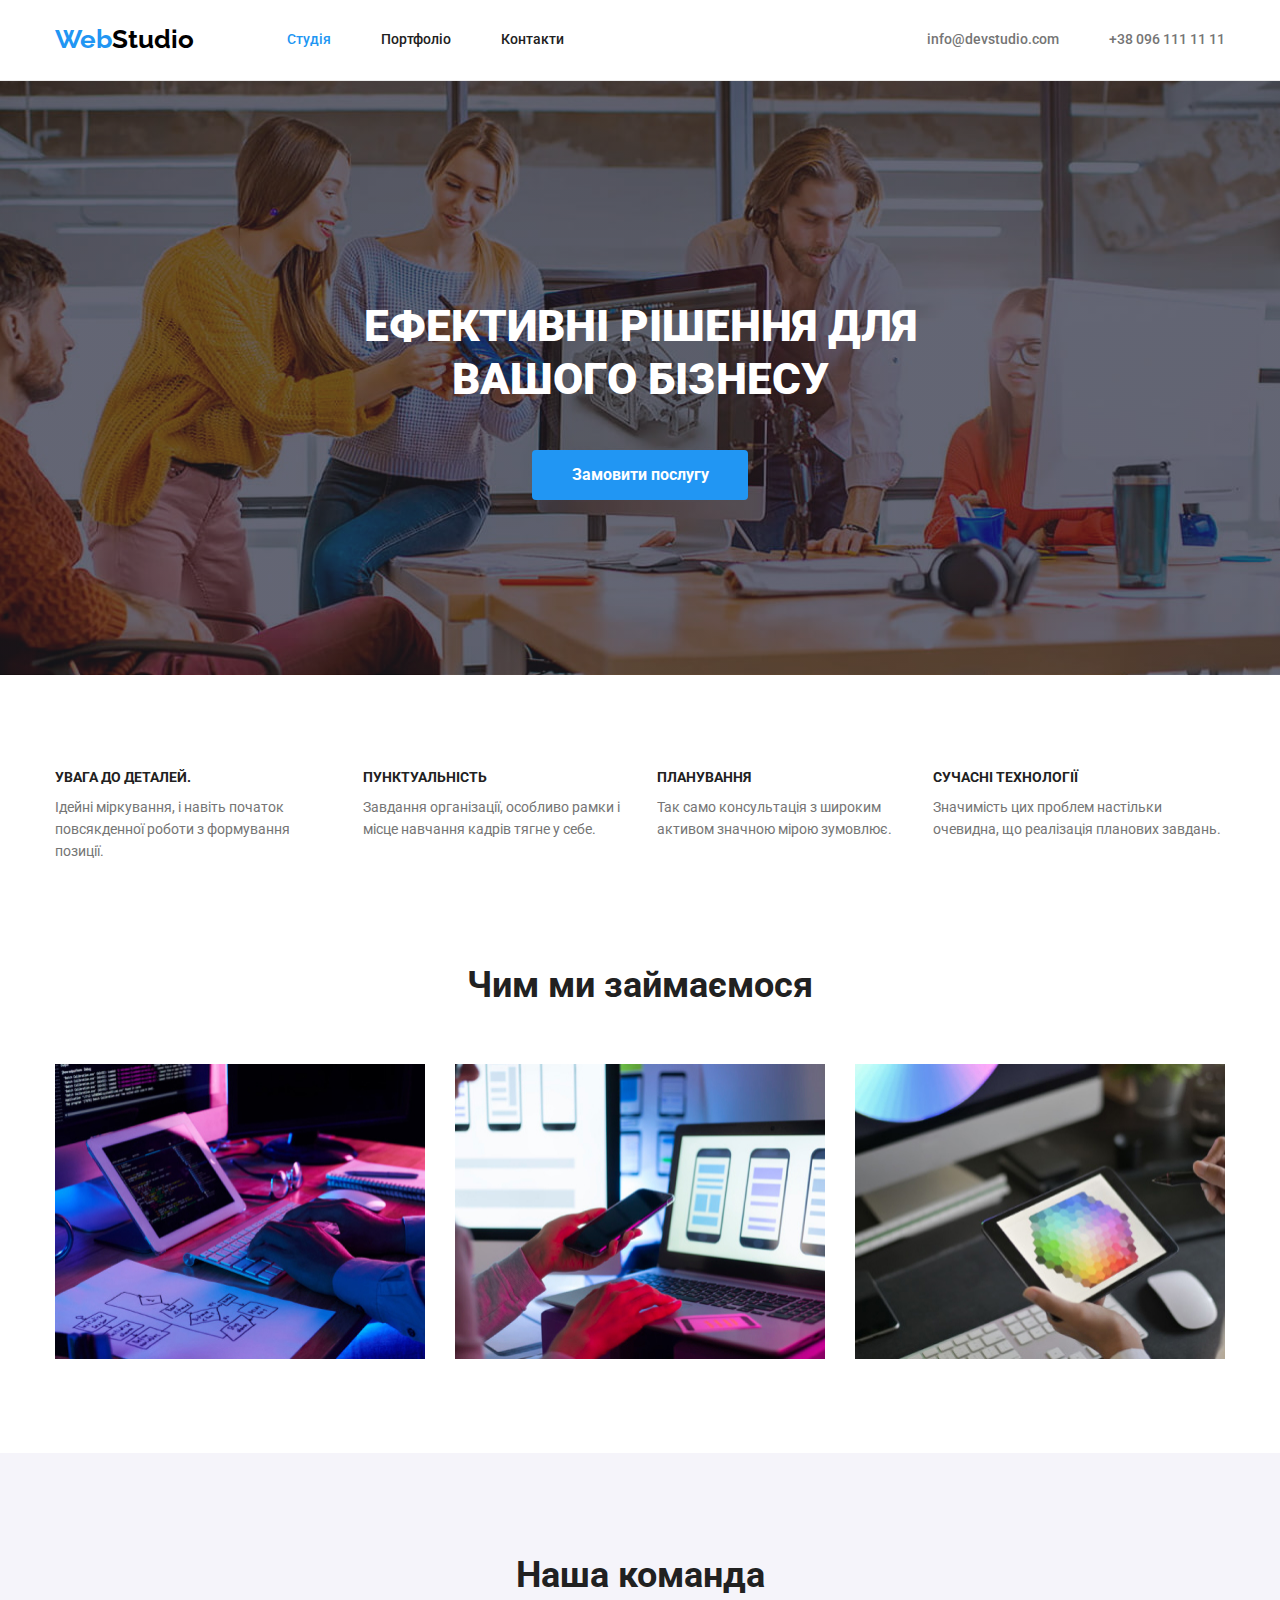
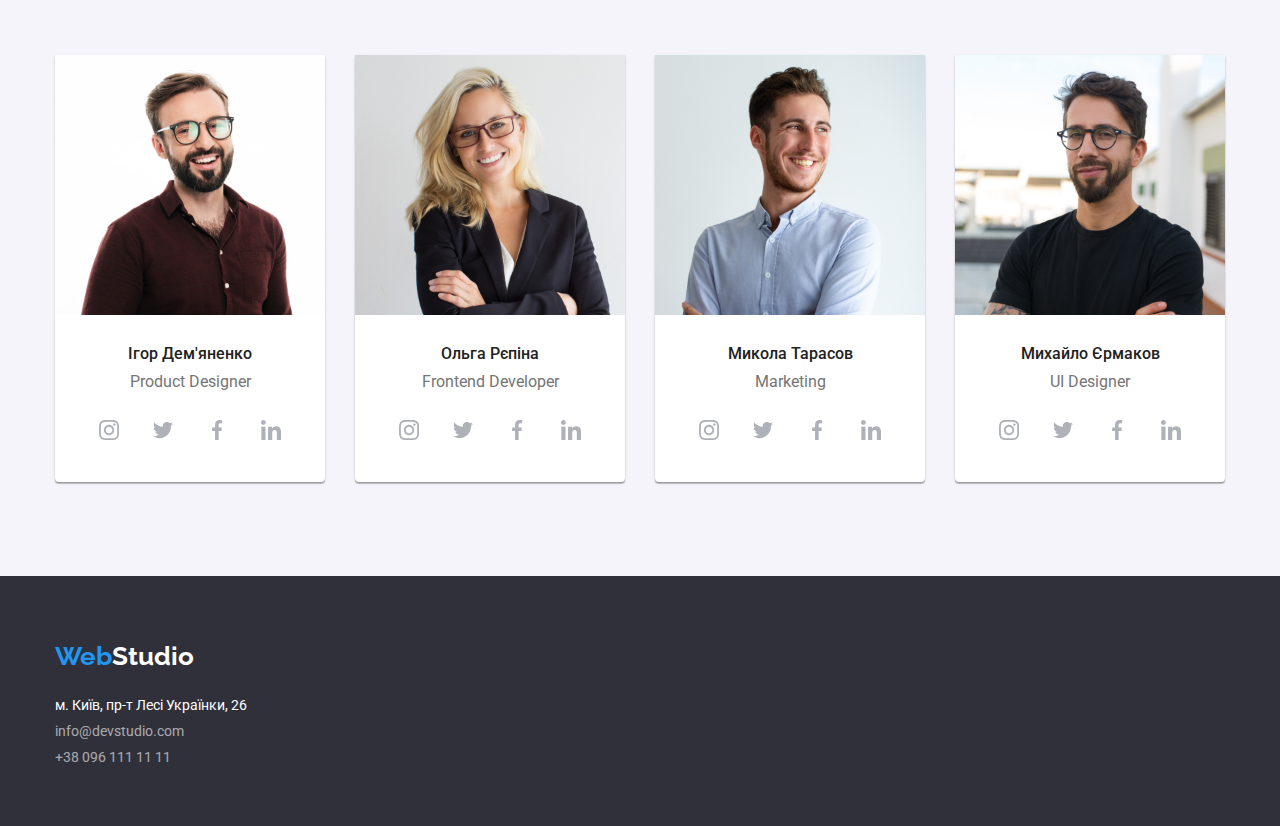
==== index.html @ c70e7fce "icons" ====
<!DOCTYPE html>
<html lang="en">

<head>
  <meta charset="UTF-8" />
  <meta http-equiv="X-UA-Compatible" content="IE=edge" />
  <meta name="viewport" content="width=device-width, initial-scale=1.0" />
  <title>Студія</title>
  <link rel="stylesheet" href="https://cdnjs.cloudflare.com/ajax/libs/modern-normalize/1.1.0/modern-normalize.css">
  <link href="https://fonts.googleapis.com/css2?family=Raleway:wght@700&family=Roboto:wght@400;500;700;900&display=swap"
    rel="stylesheet" />
  <link rel="stylesheet" href="./css/styles.css" />
</head>

<body class="page">
  <header class="header">
    <div class="container main-nav">
      <a href="/" class="logo"><span class="logo-primary">Web</span>Studio</a>
      <nav>
        <ul class="site-nav list">
          <li><a href="./index.html" class="link-backlight"> Студія</a></li>
          <li><a href="./portfolio.html" class="link">Портфоліо</a></li>
          <li><a href="#" class="link">Контакти</a></li>
        </ul>
      </nav>
      <ul class="connection-nav list">
        <li><a href="mailto:info@devstudio.com">info@devstudio.com</a></li>
        <li><a href="tel:+380961111111">+38 096 111 11 11</a></li>
      </ul>
    </div>
  </header>
  <main>
    <section class="hero">
      <h1 class="hero-title">
        <pre class="no-style"> Ефективні рішення для 
вашого бізнесу</pre>
      </h1>
      <button type="button" class="button">Замовити послугу</button>
    </section>
    <section class="section first">
      <div class="container">
        <h2 class="visually-hidden">Особливості</h2>
        <ul class="list-one">
          <li>
            <h3 class="section-minititle">УВАГА ДО ДЕТАЛЕЙ.</h3>
            <p class="section-minititle-phar">
              Ідейні міркування, і навіть початок повсякденної роботи з
              формування позиції.
            </p>
          </li>
          <li>
            <h3 class="section-minititle">ПУНКТУАЛЬНІСТЬ</h3>
            <p class="section-minititle-phar">
              Завдання організації, особливо рамки і місце навчання кадрів
              тягне у себе.
            </p>
          </li>
          <li>
            <h3 class="section-minititle">ПЛАНУВАННЯ</h3>
            <p class="section-minititle-phar">
              Так само консультація з широким активом значною мірою зумовлює.
            </p>
          </li>
          <li>
            <h3 class="section-minititle">СУЧАСНІ ТЕХНОЛОГІЇ</h3>
            <p class="section-minititle-phar-last">
              Значимість цих проблем настільки очевидна, що реалізація
              планових завдань.
            </p>
          </li>
        </ul>
      </div>
    </section>

    <section class="section">
      <div class="container">
        <h2 class="section-title works">Чим ми займаємося</h2>
        <ul class="list-photo">
          <li>
            <img src="./images/printing.jpg" width="370" height="295" alt="printing" />
          </li>
          <li>
            <img src="./images/phone.jpg" width="370" height="295" alt="phone" />
          </li>
          <li>
            <img src="./images/ipad.jpg" width="370" height="295" alt="ipad" />
          </li>
        </ul>
      </div>
    </section>

    <section class="section-team">
      <div class="container">
        <h2 class="section-title team">Наша команда</h2>
        <ul class="list-people">
          <li class="card">
            <img src="./images/ІгорДем'яненко.jpg" width="270" height="260" alt="Працівник" />

            <p class="name">Ігор Дем'яненко</p>
            <p class="position">Product Designer</p>
            <!-- іконки -->
            <ul class="icons">
              <li class="social-item"><a href="" class="svg-logo">
                  <svg class="social-icon" width="20" height="20">
                    <use href="./images/icons.svg#icon-instagram"></use>
                  </svg>
                </a></li>
              <li class="social-item"><a href="" class="svg-logo"><svg class="social-icon" width="20" height="20">
                    <use href="./images/icons.svg#icon-twitter"></use>
                  </svg></a></li>
              <li class="social-item"><a href="" class="svg-logo"><svg class="social-icon" width="20" height="20">
                    <use href="./images/icons.svg#icon-facebook"></use>
                  </svg></a></li>
              <li class="social-item"><a href="" class="svg-logo"><svg class="social-icon" width="20" height="20">
                    <use href="./images/icons.svg#icon-linkedin"></use>
                  </svg></a></li>
            </ul>
          </li>

          <li class="card">
            <img src="./images/ОльгаРєпіна.jpg" width="270" height="260" alt="Працівник" />

            <p class="name">Ольга Рєпіна</p>
            <p class="position">Frontend Developer</p>
             <ul class="icons">
              <li class="social-item"><a href="" class="svg-logo">
                  <svg class="social-icon" width="20" height="20">
                    <use href="./images/icons.svg#icon-instagram"></use>
                  </svg>
                </a></li>
              <li class="social-item"><a href="" class="svg-logo"><svg class="social-icon" width="20" height="20">
                    <use href="./images/icons.svg#icon-twitter"></use>
                  </svg></a></li>
              <li class="social-item"><a href="" class="svg-logo"><svg class="social-icon" width="20" height="20">
                    <use href="./images/icons.svg#icon-facebook"></use>
                  </svg></a></li>
              <li class="social-item"><a href="" class="svg-logo"><svg class="social-icon" width="20" height="20">
                    <use href="./images/icons.svg#icon-linkedin"></use>
                  </svg></a></li>
            </ul>
          </li>

          <li class="card">
            <img src="./images/МиколаТарасов.jpg" width="270" height="260" alt="Працівник" />

            <p class="name">Микола Тарасов</p>
            <p class="position">Marketing</p>
             <ul class="icons">
              <li class="social-item"><a href="" class="svg-logo">
                  <svg class="social-icon" width="20" height="20">
                    <use href="./images/icons.svg#icon-instagram"></use>
                  </svg>
                </a></li>
              <li class="social-item"><a href="" class="svg-logo"><svg class="social-icon" width="20" height="20">
                    <use href="./images/icons.svg#icon-twitter"></use>
                  </svg></a></li>
              <li class="social-item"><a href="" class="svg-logo"><svg class="social-icon" width="20" height="20">
                    <use href="./images/icons.svg#icon-facebook"></use>
                  </svg></a></li>
              <li class="social-item"><a href="" class="svg-logo"><svg class="social-icon" width="20" height="20">
                    <use href="./images/icons.svg#icon-linkedin"></use>
                  </svg></a></li>
            </ul>
          </li>

          <li class="card">
            <img src="./images/МихайлоЄрмаков.jpg" width="270" height="260" alt="Працівник" />

            <p class="name">Михайло Єрмаков</p>
            <p class="position">UI Designer</p>
             <ul class="icons">
              <li class="social-item"><a href="" class="svg-logo">
                  <svg class="social-icon" width="20" height="20">
                    <use href="./images/icons.svg#icon-instagram"></use>
                  </svg>
                </a></li>
              <li class="social-item"><a href="" class="svg-logo"><svg class="social-icon" width="20" height="20">
                    <use href="./images/icons.svg#icon-twitter"></use>
                  </svg></a></li>
              <li class="social-item"><a href="" class="svg-logo"><svg class="social-icon" width="20" height="20">
                    <use href="./images/icons.svg#icon-facebook"></use>
                  </svg></a></li>
              <li class="social-item"><a href="" class="svg-logo"><svg class="social-icon" width="20" height="20">
                    <use href="./images/icons.svg#icon-linkedin"></use>
                  </svg></a></li>
            </ul>
          </li>
        </ul>
      </div>
    </section>
  </main>
  <footer class="footer">
    <div class="container">
      <a href="/" class="logo-footer"><span class="logo-secondary">Web</span>Studio</a>
      <address>
        <ul class="list-adress">
          <li class="adress">
            <a href="https://goo.gl/maps/jGjZNwz8jLK7Mw756"><span class="adress"> м. Київ, пр-т Лесі Українки,
                26</span></a>
          </li>
          <li class="contacts">
            <a href="mailto:info@devstudio.com">
              <span class="contacts">info@devstudio.com</span></a>
          </li>
          <li class="numbers">
            <a href="tel:+380961111111">
              <span class="numbers">+38 096 111 11 11</span></a>
          </li>
        </ul>
        </addres>
    </div>
  </footer>
</body>

</html>
---- css/styles.css ----
h1,
h2,
h3,
h4,
h5,
p,
ul {
  margin: 0;
  padding: 0;
}

:root {
  --main-color: #ffffff;
  --secondary-color: #2196f3;
}

img {
  display: block;
}

address {
  font: inherit;
}

a {
  text-decoration: none;
}

body {
  background-color: var(--main-color);
  color: #757575;
  font-family: "Roboto", "sans-serif";
}

.list {
  list-style: none;
  margin: 0;
  padding: 0;
}

/* header */

.header {
  border-bottom: 1px solid #ececec;
  padding-top: 24px;
  padding-bottom: 25px;
}

/* logo */

.logo {
  display: inline-block;
  color: #000000;
  font-family: "Raleway", "sans-serif";
  font-weight: 700;
  font-size: 26px;
  line-height: 1.2;
  margin-right: 93px;
}

.logo:hover {
  color: var(--secondary-color);
}

.logo-primary {
  color: var(--secondary-color);
}

.main-nav {
  display: flex;
  align-items: center;
  justify-content: center;
}

/* site-nav */
.link {
  font-weight: 500;
  font-size: 14px;
  line-height: 16px;
  color: #212121;
}

.link-backlight {
  font-weight: 500;
  font-size: 14px;
  line-height: 16px;
  color: var(--secondary-color);
}

.site-nav {
  display: flex;
}

.site-nav li:not(:last-child) {
  margin-right: 50px;
}

.site-nav .list {
  color: #212121;
  font-weight: 500;
  font-size: 14px;
  line-height: 1.2;
}

.site-nav .link:hover,
.site-nav .link:focus {
  color: var(--secondary-color);
}

.connection-nav {
  display: flex;
  margin-left: auto;
}

.connection-nav li:not(:last-child) {
  margin-right: 50px;
}

.connection-nav a {
  color: #757575;
  font-weight: 500;
  font-size: 14px;
  line-height: 1.2;
}

.connection-nav a:hover,
.connection-nav a:focus {
  color: var(--secondary-color);
}

.connection-nav:hover,
.connection-nav:focus {
  color: var(--secondary-color);
}

/* hero */

.hero {
  background-color: #2f303a;
  text-align: center;
  padding-top: 175px;
  padding-bottom: 175px;
  background-image: linear-gradient(
    rgba(47, 48, 58, 0.4),
    rgba(47, 48, 58, 0.4)
    ), 
    url(../images/hero-bg.jpg);
    background-repeat: no-repeat;
    background-position: center;
}

.hero-title {
  color: var(--main-color);
  font-weight: 900;
  font-size: 44px;
  line-height: 1.2;
  text-transform: uppercase;
  margin-bottom: 30px;
  
}

pre {
  font: inherit;
}

/* main */

.visually-hidden {
  display: none;
}

.portfolio-main {
  padding-top: 94px;
  padding-bottom: 94px;
}

.button {
  font-family: "Roboto", "sans-serif";
  font-weight: 700;
  font-size: 16px;
  line-height: 1.6;
  width: 216px;
  height: 50px;
  font-family: inherit;
  background-color: var(--secondary-color);
  color: var(--main-color);
  border-radius: 4px;
  padding: 10px 32px;
  display: inline-block;
  text-align: center;
  border: 1px solid transparent;
  cursor: pointer;
}

.button-portfolio {
  font-family: "Roboto", "sans-serif";
  font-weight: 500;
  font-size: 16px;
  line-height: 1.6;
  text-align: center;
  color: #212121;
  background: #f5f4fa;
  padding: 6px 22px;
  border: transparent;
  border-radius: 4px;
  cursor: pointer;
}

.button-portfolio:hover,
.button-portfolio:focus {
  color: var(--main-color);
  background: var(--secondary-color);
  box-shadow: 0px 3px 1px rgba(0, 0, 0, 0.1), 0px 1px 2px rgba(0, 0, 0, 0.08),
    0px 2px 2px rgba(0, 0, 0, 0.12);
}

.button:hover {
  color: #000000;
}

.border-photo {
  margin-bottom: 30px;
  background: #ffffff;
}

.border-photo:hover,
.border-photo:focus {
  box-shadow: 0px 1px 1px 
  rgba(0, 0, 0, 0.12), 0px 4px 4px 
  rgba(0, 0, 0, 0.06), 1px 4px 6px 
  rgba(0, 0, 0, 0.16);
}

.border-text {
  border-bottom: 1px solid #eeeeee;
  border-right: 1px solid #eeeeee;
  border-left: 1px solid #eeeeee;
  padding: 20px 24px;
}

.list-buttons {
  list-style: none;
  display: flex;
  justify-content: center;
  margin-bottom: 34px;
}

.list-buttons li:not(:last-child) {
  margin-right: 8px;
}

.list-one {
  display: flex;
  list-style: none;
  justify-content: space-between;
}

.section {
  padding-bottom: 94px;
}

.section-title-invisible {
  visibility: hidden;
}

.section-title {
  font-weight: 700;
  font-size: 36px;
  line-height: 1.6;
  text-align: center;
  color: #212121;
}

.list-photo {
  display: flex;
  padding: 0;
  justify-content: space-between;
  list-style: none;
}

.list-posters {
  display: flex;
  flex-wrap: wrap;
  list-style: none;
  padding: 0;
  justify-content: space-between;
}

.list-people {
  display: flex;
  padding: 0;
  justify-content: space-between;
  list-style: none;
}

.section-minititle {
  color: #212121;
  font-weight: 700;
  font-size: 14px;
  line-height: 1.2;
  text-transform: uppercase;
  margin-top: 0;
  margin-bottom: 10px;
}

.section-minititle-phar {
  margin: 0;
  margin-right: 30px;
  font-family: "Roboto";
  font-weight: 400;
  font-size: 14px;
  line-height: 1.6;
  color: #757575;
}

.section-minititle-phar-last {
  margin-right: 0px;
  font-family: "Roboto";
  font-weight: 400;
  font-size: 14px;
  line-height: 1.6;
  color: #757575;
}

.works {
  margin-bottom: 50px;
}

.first {
  padding-top: 94px;
  padding-bottom: 94px;
}

.team {
  margin-bottom: 50px;
}

.name {
  color: #212121;
  font-weight: 500;
  font-size: 16px;
  line-height: 1, 3px;
  margin-bottom: 10px;
  margin-top: 30px;
  text-align: center;
}

.position {
  margin: 0;
  text-align: center;
}

.card {
  background-color: #ffffff;
  box-shadow: 0px 1px 3px rgba(0, 0, 0, 0.12), 0px 1px 1px rgba(0, 0, 0, 0.14),
    0px 2px 1px rgba(0, 0, 0, 0.2);
  border-radius: 0px 0px 4px 4px;
}

.icons {
display: flex;
list-style: none;
justify-content: center;
margin-top: 16px;
margin-bottom: 30px;
}

.social-item {
  width: 44px;
  height: 44px;
  margin-right: 10px;
}

.social-item:last-child {
  margin-right: 0;
}

.svg-logo:hover {
  background-color: #2196f3;
}

.social-icon {
  fill: #AFB1B8;;
}

.svg-logo:hover .social-icon{
  fill: #ffffff;
}

.svg-logo {
  width: 100%;
  height: 100%;
  display: flex;
  align-items: center;
  justify-content: center;
  border-radius: 50%;
}

.section-team {
  background-color: #f5f4fa;
  padding-top: 94px;
  padding-bottom: 94px;
}

.title-portfolio {
  font-weight: 700;
  font-size: 18px;
  line-height: 1.2;
  color: #212121;
  margin-bottom: 4px;
}

.description {
  font-weight: 400;
  font-size: 16px;
  line-height: 30px;
  color: #757575;
}

/* footer */
.footer {
  background-color: #2f303a;
  padding-top: 60px;
  padding-bottom: 60px;
}

.logo-footer {
  font-family: "Raleway", "sans-serif";
  font-weight: 700;
  font-size: 26px;
  line-height: 1.6;
  color: var(--main-color);
  margin-bottom: 20px;
  display: inline-block;
}

.logo-secondary {
  font-family: "Raleway", "sans-serif";
  font-weight: 700;
  font-size: 26px;
  line-height: 1.6;
  color: var(--secondary-color);
}

.list-adress {
  display: inline-block;
  list-style: none;
  padding: 0;
}

.adress {
  font-family: "Roboto", "sans-serif";
  font-weight: 400;
  font-size: 14px;
  line-height: 1.2;
  color: var(--main-color);
  margin-bottom: 9px;
}

.contacts {
  font-family: "Roboto", "sans-serif";
  font-weight: 400;
  font-size: 14px;
  line-height: 1.2;
  color: rgba(255, 255, 255, 0.6);
  margin-bottom: 9px;
}

.numbers {
  font-family: "Roboto", "sans-serif";
  font-weight: 400;
  font-size: 14px;
  line-height: 1.2;
  color: rgba(255, 255, 255, 0.6);
}

/* Блоки */

.container {
  margin-left: auto;
  margin-right: auto;
  width: 1200px;
  padding-left: 15px;
  padding-right: 15px;
}

/* бекграунд #FFFFFF */
/* колір 1 секції з заголовком #2F303A */
/* колір секції наша команда #F5F4FA */
/* основний колір тексту #757575 */
/* колір підзаголовків #212121 */
/* фоновий колір тексту і кнопок #2196F3 */
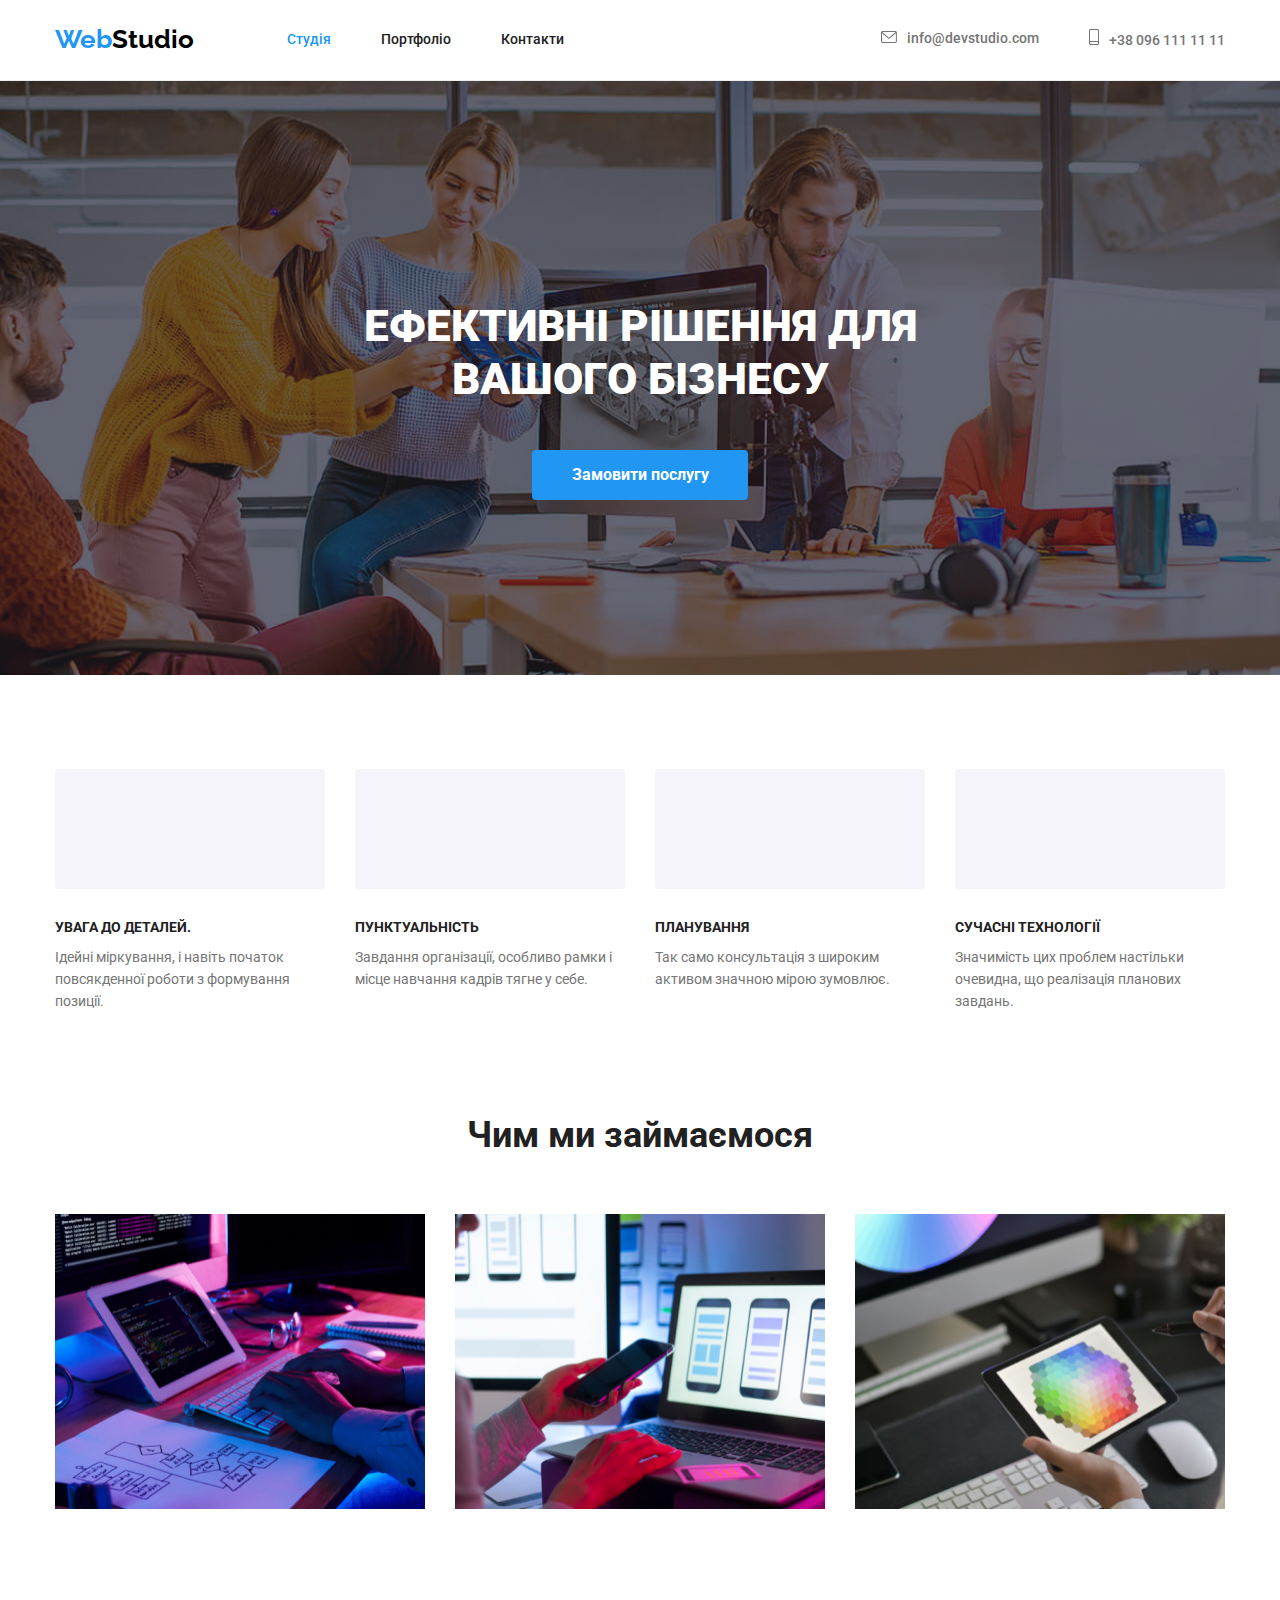
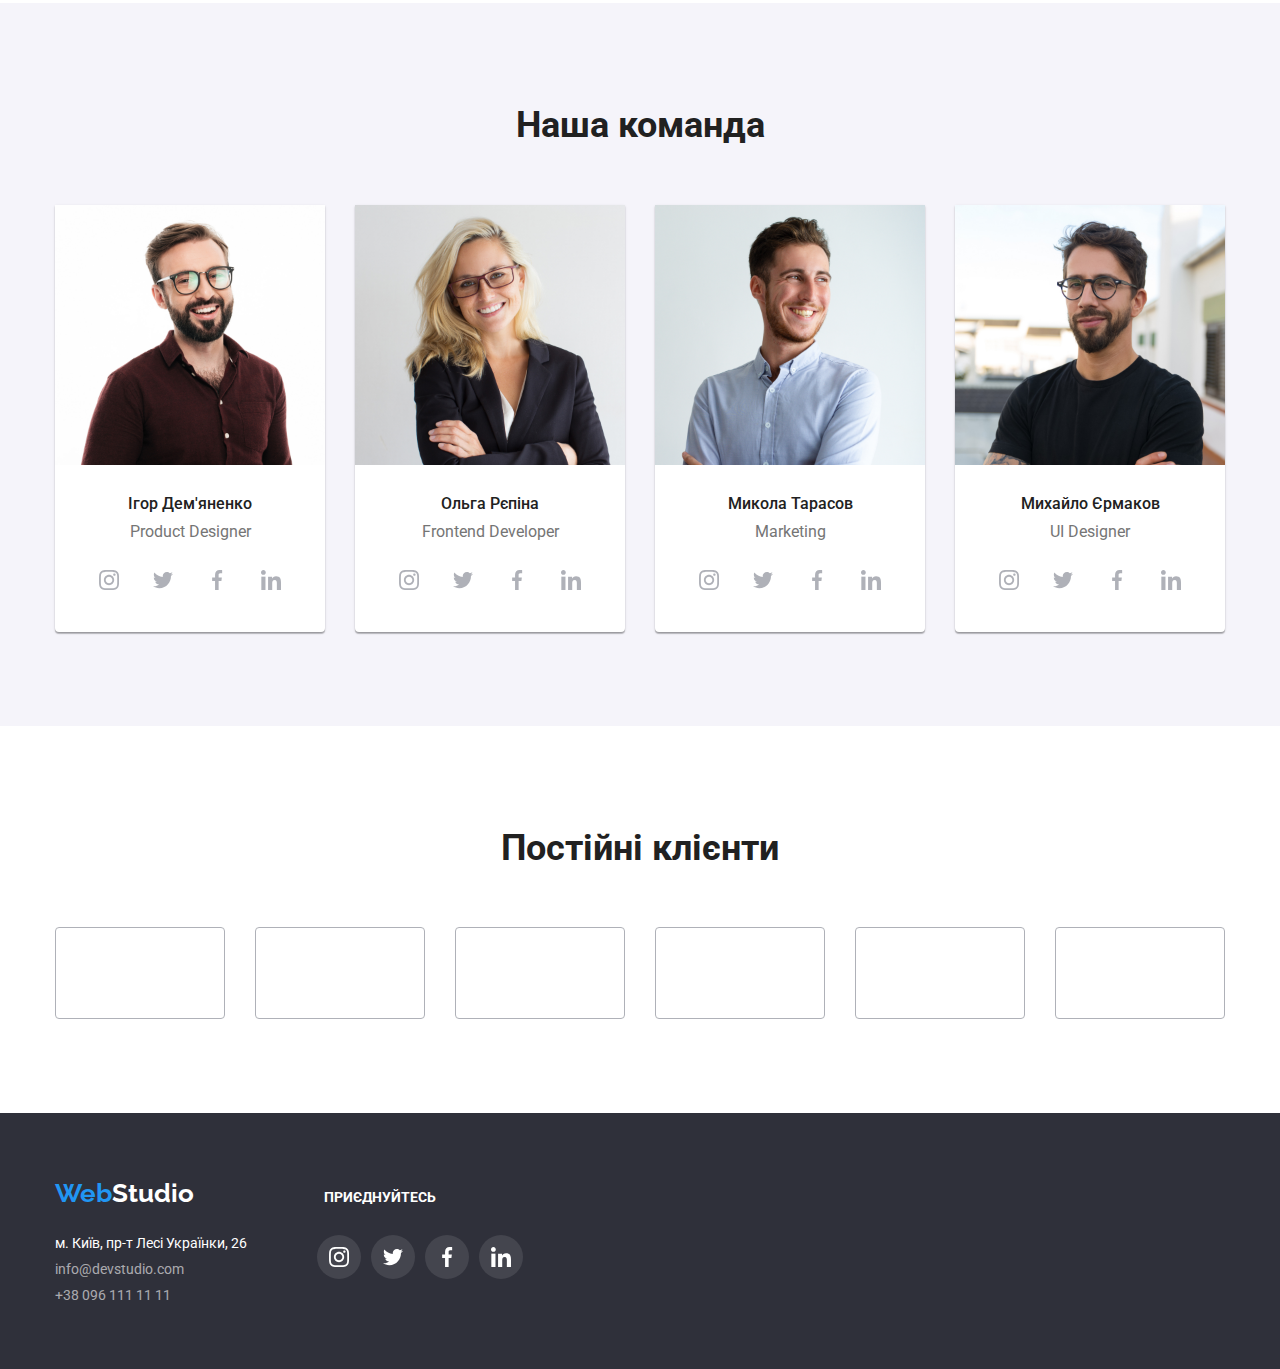
==== commit bd665c22: "Модуль 4" ====
--- a/index.html
+++ b/index.html
@@ -24,8 +24,14 @@
         </ul>
       </nav>
       <ul class="connection-nav list">
-        <li><a href="mailto:info@devstudio.com">info@devstudio.com</a></li>
-        <li><a href="tel:+380961111111">+38 096 111 11 11</a></li>
+        <li class="mailtel-item"><a href="mailto:info@devstudio.com" class="svg-header"><svg class="header-icon"
+              width="16" height="12">
+              <use href="./images/icons-mailtel.svg#icon-envelope"></use>
+            </svg>info@devstudio.com</a></li>
+        <li class="mailtel-item"><a href="tel:+380961111111" class="svg-header"><svg class="header-icon" width="10"
+              height="16">
+              <use href="./images/icons-mailtel.svg#icon-smartphone"></use>
+            </svg>+38 096 111 11 11</a></li>
       </ul>
     </div>
   </header>
@@ -42,6 +48,13 @@
         <h2 class="visually-hidden">Особливості</h2>
         <ul class="list-one">
           <li>
+            <div class="box-svg">
+              <a href="" class="box-link">
+                <svg class="box-icon" width="70" height="70">
+                  <use href="./images/icons-section1.svg#icon-Group"></use>
+                </svg>
+              </a>
+            </div>
             <h3 class="section-minititle">УВАГА ДО ДЕТАЛЕЙ.</h3>
             <p class="section-minititle-phar">
               Ідейні міркування, і навіть початок повсякденної роботи з
@@ -49,6 +62,13 @@
             </p>
           </li>
           <li>
+            <div class="box-svg">
+              <a href="" class="box-link">
+                <svg class="box-icon" width="70" height="70">
+                  <use href="./images/icons-section1.svg#icon-clock"></use>
+                </svg>
+              </a>
+            </div>
             <h3 class="section-minititle">ПУНКТУАЛЬНІСТЬ</h3>
             <p class="section-minititle-phar">
               Завдання організації, особливо рамки і місце навчання кадрів
@@ -56,12 +76,26 @@
             </p>
           </li>
           <li>
+            <div class="box-svg">
+              <a href="" class="box-link">
+                <svg class="box-icon" width="70" height="70">
+                  <use href="./images/icons-section1.svg#icon-diagram"></use>
+                </svg>
+              </a>
+            </div>
             <h3 class="section-minititle">ПЛАНУВАННЯ</h3>
             <p class="section-minititle-phar">
               Так само консультація з широким активом значною мірою зумовлює.
             </p>
           </li>
           <li>
+            <div class="box-svg">
+              <a href="" class="box-link">
+                <svg class="box-icon" width="70" height="70">
+                  <use href="./images/icons-section1.svg#icon-astronaut"></use>
+                </svg>
+              </a>
+            </div>
             <h3 class="section-minititle">СУЧАСНІ ТЕХНОЛОГІЇ</h3>
             <p class="section-minititle-phar-last">
               Значимість цих проблем настільки очевидна, що реалізація
@@ -122,7 +156,7 @@
 
             <p class="name">Ольга Рєпіна</p>
             <p class="position">Frontend Developer</p>
-             <ul class="icons">
+            <ul class="icons">
               <li class="social-item"><a href="" class="svg-logo">
                   <svg class="social-icon" width="20" height="20">
                     <use href="./images/icons.svg#icon-instagram"></use>
@@ -145,7 +179,7 @@
 
             <p class="name">Микола Тарасов</p>
             <p class="position">Marketing</p>
-             <ul class="icons">
+            <ul class="icons">
               <li class="social-item"><a href="" class="svg-logo">
                   <svg class="social-icon" width="20" height="20">
                     <use href="./images/icons.svg#icon-instagram"></use>
@@ -168,45 +202,95 @@
 
             <p class="name">Михайло Єрмаков</p>
             <p class="position">UI Designer</p>
-             <ul class="icons">
-              <li class="social-item"><a href="" class="svg-logo">
-                  <svg class="social-icon" width="20" height="20">
-                    <use href="./images/icons.svg#icon-instagram"></use>
-                  </svg>
-                </a></li>
-              <li class="social-item"><a href="" class="svg-logo"><svg class="social-icon" width="20" height="20">
-                    <use href="./images/icons.svg#icon-twitter"></use>
-                  </svg></a></li>
-              <li class="social-item"><a href="" class="svg-logo"><svg class="social-icon" width="20" height="20">
-                    <use href="./images/icons.svg#icon-facebook"></use>
-                  </svg></a></li>
-              <li class="social-item"><a href="" class="svg-logo"><svg class="social-icon" width="20" height="20">
-                    <use href="./images/icons.svg#icon-linkedin"></use>
-                  </svg></a></li>
-            </ul>
-          </li>
-        </ul>
+            <ul class="icons">
+              <li class="social-item"><a href="" class="svg-logo">
+                  <svg class="social-icon" width="20" height="20">
+                    <use href="./images/icons.svg#icon-instagram"></use>
+                  </svg>
+                </a></li>
+              <li class="social-item"><a href="" class="svg-logo"><svg class="social-icon" width="20" height="20">
+                    <use href="./images/icons.svg#icon-twitter"></use>
+                  </svg></a></li>
+              <li class="social-item"><a href="" class="svg-logo"><svg class="social-icon" width="20" height="20">
+                    <use href="./images/icons.svg#icon-facebook"></use>
+                  </svg></a></li>
+              <li class="social-item"><a href="" class="svg-logo"><svg class="social-icon" width="20" height="20">
+                    <use href="./images/icons.svg#icon-linkedin"></use>
+                  </svg></a></li>
+            </ul>
+          </li>
+        </ul>
+      </div>
+    </section>
+    <section class="clients">
+      <div class="container">
+        <h1 class="section-title clients-title">Постійні клієнти</h1>
+        <ul class="clients-list">
+          <li class="clients-item"><a href="" class="clients-link"><svg class="clients-icons" width="106" height="60">
+                <use href="./images/icons-clients.svg#icon-Logo-1"></use>
+              </svg></a></li>
+          <li class="clients-item"><a href="" class="clients-link"><svg class="clients-icons" width="106" height="60">
+                <use href="./images/icons-clients.svg#icon-Logo-2"></use>
+              </svg></a></li>
+          <li class="clients-item"><a href="" class="clients-link"><svg class="clients-icons" width="106" height="60">
+                <use href="./images/icons-clients.svg#icon-Logo-3"></use>
+              </svg></a></li>
+          <li class="clients-item"><a href="" class="clients-link"><svg class="clients-icons" width="106" height="60">
+                <use href="./images/icons-clients.svg#icon-Logo-4"></use>
+              </svg></a></li>
+          <li class="clients-item"><a href="" class="clients-link"><svg class="clients-icons" width="106" height="60">
+                <use href="./images/icons-clients.svg#icon-Logo-5"></use>
+              </svg></a></li>
+          <li class="clients-item"><a href="" class="clients-link"><svg class="clients-icons" width="106" height="60">
+                <use href="./images/icons-clients.svg#icon-Logo-6"></use>
+              </svg></a></li>
+        </ul>
+
       </div>
     </section>
   </main>
   <footer class="footer">
     <div class="container">
-      <a href="/" class="logo-footer"><span class="logo-secondary">Web</span>Studio</a>
+      <div class="footer-head">
+        <a href="/" class="logo-footer"><span class="logo-secondary">Web</span>Studio</a>
+        <p class="invite">ПРИЄДНУЙТЕСЬ</p>
+      </div>
       <address>
-        <ul class="list-adress">
-          <li class="adress">
-            <a href="https://goo.gl/maps/jGjZNwz8jLK7Mw756"><span class="adress"> м. Київ, пр-т Лесі Українки,
-                26</span></a>
-          </li>
-          <li class="contacts">
-            <a href="mailto:info@devstudio.com">
-              <span class="contacts">info@devstudio.com</span></a>
-          </li>
-          <li class="numbers">
-            <a href="tel:+380961111111">
-              <span class="numbers">+38 096 111 11 11</span></a>
-          </li>
-        </ul>
+        <div class="footer-info">
+          <ul class="list-adress">
+            <li class="adress">
+              <a href="https://goo.gl/maps/jGjZNwz8jLK7Mw756"><span class="adress"> м. Київ, пр-т Лесі Українки,
+                  26</span></a>
+            </li>
+            <li class="contacts">
+              <a href="mailto:info@devstudio.com">
+                <span class="contacts">info@devstudio.com</span></a>
+            </li>
+            <li class="numbers">
+              <a href="tel:+380961111111">
+                <span class="numbers">+38 096 111 11 11</span></a>
+            </li>
+          </ul>
+          <ul class="icons footer-icons">
+            <li class="social-item"><a href="" class="svg-logo svg-footer">
+                <svg class="social-icon footer-icon" width="20" height="20">
+                  <use href="./images/icons.svg#icon-instagram"></use>
+                </svg>
+              </a></li>
+            <li class="social-item"><a href="" class="svg-logo svg-footer"><svg class="social-icon footer-icon"
+                  width="20" height="20">
+                  <use href="./images/icons.svg#icon-twitter"></use>
+                </svg></a></li>
+            <li class="social-item"><a href="" class="svg-logo svg-footer"><svg class="social-icon footer-icon"
+                  width="20" height="20">
+                  <use href="./images/icons.svg#icon-facebook"></use>
+                </svg></a></li>
+            <li class="social-item"><a href="" class="svg-logo svg-footer"><svg class="social-icon footer-icon"
+                  width="20" height="20">
+                  <use href="./images/icons.svg#icon-linkedin"></use>
+                </svg></a></li>
+          </ul>
+        </div>
         </addres>
     </div>
   </footer>
--- a/css/styles.css
+++ b/css/styles.css
@@ -46,6 +46,15 @@
   padding-bottom: 25px;
 }
 
+.svg-header:hover .header-icon {
+  fill: #2196f3;
+}
+
+.header-icon {
+  fill: #757575;
+  margin-right: 10px;
+}
+
 /* logo */
 
 .logo {
@@ -70,6 +79,10 @@
   display: flex;
   align-items: center;
   justify-content: center;
+}
+
+.tel-head::before {
+  content: "";
 }
 
 /* site-nav */
@@ -141,12 +154,12 @@
   padding-top: 175px;
   padding-bottom: 175px;
   background-image: linear-gradient(
-    rgba(47, 48, 58, 0.4),
-    rgba(47, 48, 58, 0.4)
-    ), 
+      rgba(47, 48, 58, 0.4),
+      rgba(47, 48, 58, 0.4)
+    ),
     url(../images/hero-bg.jpg);
-    background-repeat: no-repeat;
-    background-position: center;
+  background-repeat: no-repeat;
+  background-position: center;
 }
 
 .hero-title {
@@ -156,7 +169,6 @@
   line-height: 1.2;
   text-transform: uppercase;
   margin-bottom: 30px;
-  
 }
 
 pre {
@@ -167,6 +179,34 @@
 
 .visually-hidden {
   display: none;
+}
+
+.box-svg {
+  width: 270px;
+  height: 120px;
+  margin-bottom: 30px;
+  background: #f5f4fa;
+  border-radius: 4px;
+  margin-right: 30px;
+}
+
+.box-svg:last-child {
+  margin-right: 0;
+}
+
+.box-link {
+  width: 100%;
+  height: 100%;
+  display: flex;
+  align-items: center;
+  justify-content: center;
+  border-radius: 50%;
+}
+
+.test {
+  display: inline-block;
+  justify-content: center;
+  align-items: center;
 }
 
 .portfolio-main {
@@ -225,10 +265,8 @@
 
 .border-photo:hover,
 .border-photo:focus {
-  box-shadow: 0px 1px 1px 
-  rgba(0, 0, 0, 0.12), 0px 4px 4px 
-  rgba(0, 0, 0, 0.06), 1px 4px 6px 
-  rgba(0, 0, 0, 0.16);
+  box-shadow: 0px 1px 1px rgba(0, 0, 0, 0.12), 0px 4px 4px rgba(0, 0, 0, 0.06),
+    1px 4px 6px rgba(0, 0, 0, 0.16);
 }
 
 .border-text {
@@ -320,6 +358,7 @@
   font-size: 14px;
   line-height: 1.6;
   color: #757575;
+  width: 270px;
 }
 
 .works {
@@ -358,11 +397,11 @@
 }
 
 .icons {
-display: flex;
-list-style: none;
-justify-content: center;
-margin-top: 16px;
-margin-bottom: 30px;
+  display: flex;
+  list-style: none;
+  justify-content: center;
+  margin-top: 16px;
+  margin-bottom: 30px;
 }
 
 .social-item {
@@ -380,10 +419,10 @@
 }
 
 .social-icon {
-  fill: #AFB1B8;;
-}
-
-.svg-logo:hover .social-icon{
+  fill: #afb1b8;
+}
+
+.svg-logo:hover .social-icon {
   fill: #ffffff;
 }
 
@@ -417,6 +456,52 @@
   color: #757575;
 }
 
+/* clients-section */
+.clients {
+  padding-top: 94px;
+  padding-bottom: 94px;
+}
+
+.clients-list {
+  list-style: none;
+  display: flex;
+  justify-content: center;
+  margin-top: 50px;
+}
+
+.clients-item {
+  width: 170px;
+  height: 92px;
+  margin-right: 30px;
+}
+
+
+.clients-link {
+  width: 100%;
+  height: 100%;
+  display: flex;
+  align-items: center;
+  justify-content: center;
+  border: 1px solid #afb1b8;
+  border-radius: 4px;
+}
+
+.clients-item:last-child {
+  margin-right: 0;
+}
+
+.clients-icons {
+  fill: #afb1b8;
+}
+
+.clients-link:hover {
+  border: 1px solid #2196f3;
+}
+
+.clients-link:hover .clients-icons {
+  fill: #2196f3;
+}
+
 /* footer */
 .footer {
   background-color: #2f303a;
@@ -430,7 +515,6 @@
   font-size: 26px;
   line-height: 1.6;
   color: var(--main-color);
-  margin-bottom: 20px;
   display: inline-block;
 }
 
@@ -472,6 +556,41 @@
   font-size: 14px;
   line-height: 1.2;
   color: rgba(255, 255, 255, 0.6);
+}
+
+.footer-head {
+  display: flex;
+  display: inline-block;
+  margin-bottom: 20px;
+}
+
+.footer-info {
+  display: flex;
+}
+
+.footer-icon {
+  fill: #ffffff;
+}
+
+.svg-footer {
+  background: rgba(255, 255, 255, 0.1);
+}
+
+.invite {
+  font-weight: 700;
+  font-size: 14px;
+  line-height: 1.2;
+  text-transform: uppercase;
+  color: #ffffff;
+  display: inline-block;
+  margin-left: 126px;
+  margin-top: 15px;
+  height: 16px;
+}
+
+.footer-icons {
+  margin-top: 0;
+  margin-left: 70px;
 }
 
 /* Блоки */
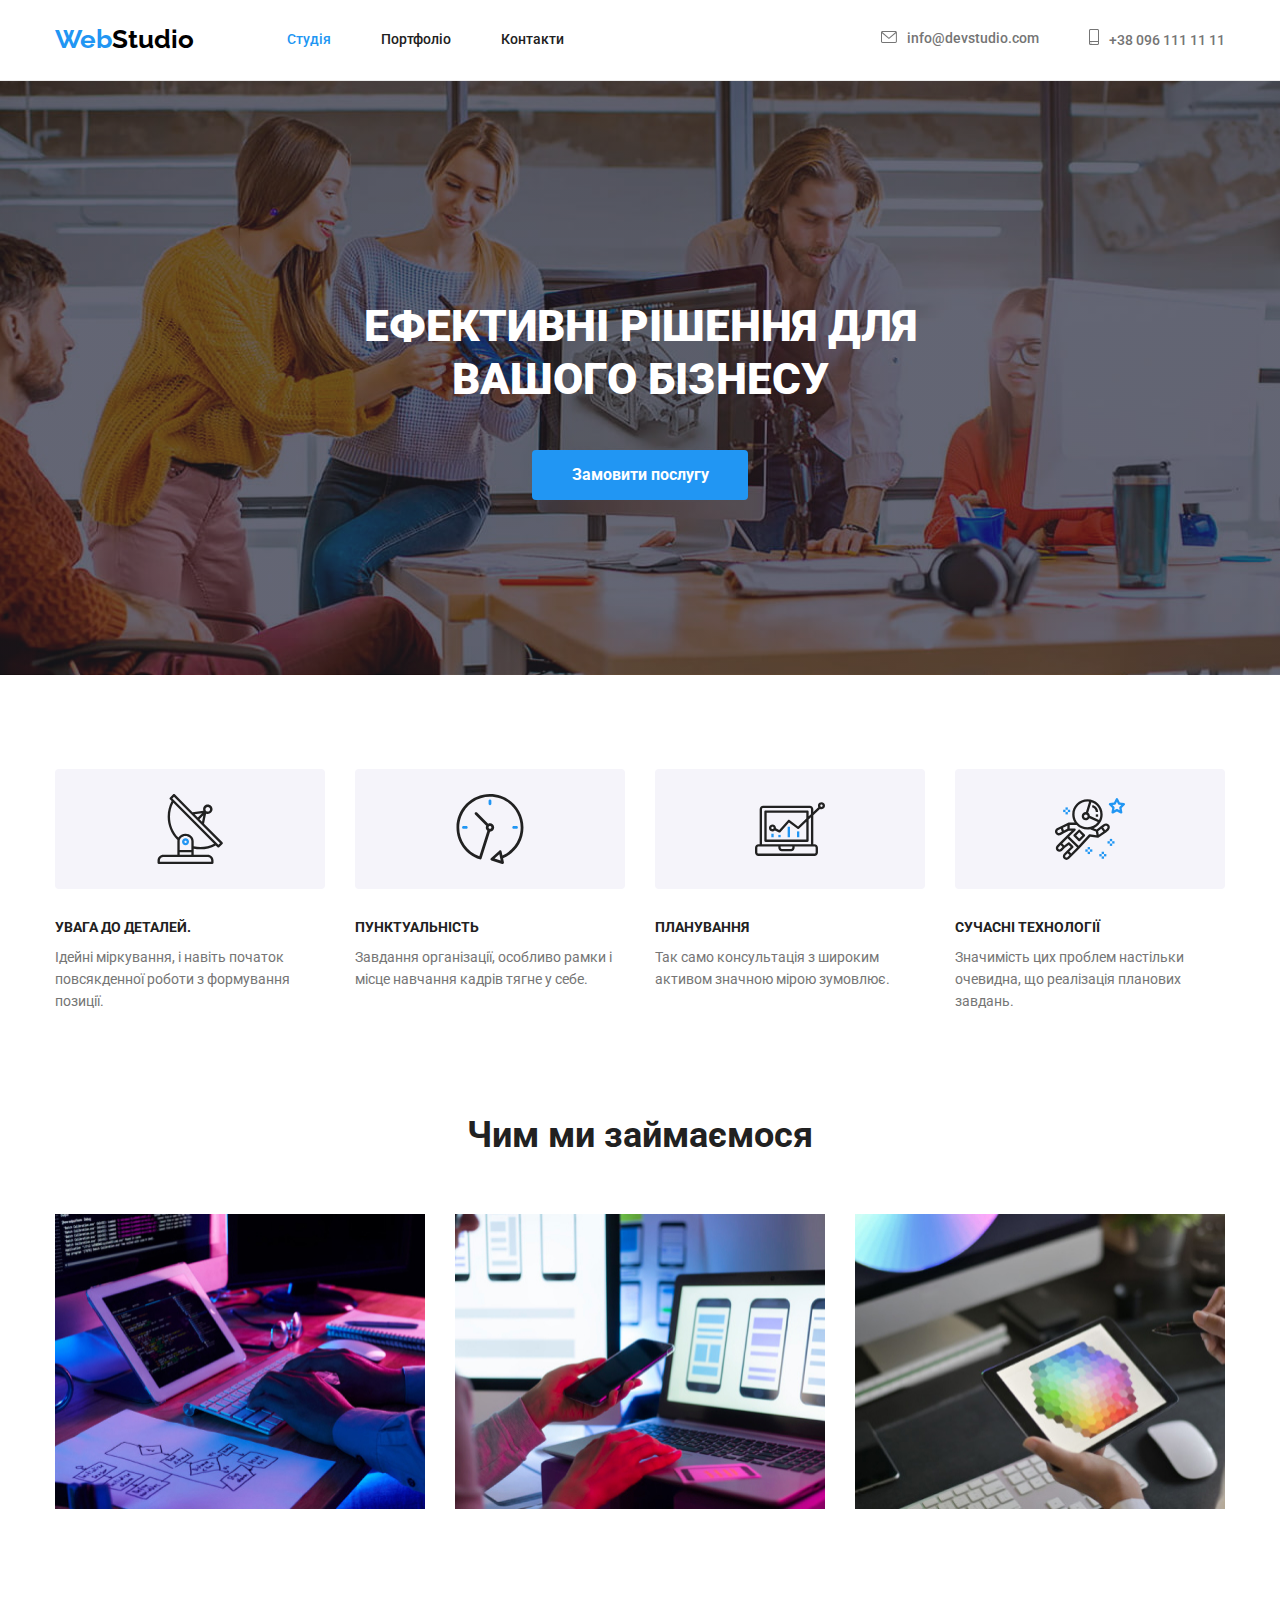
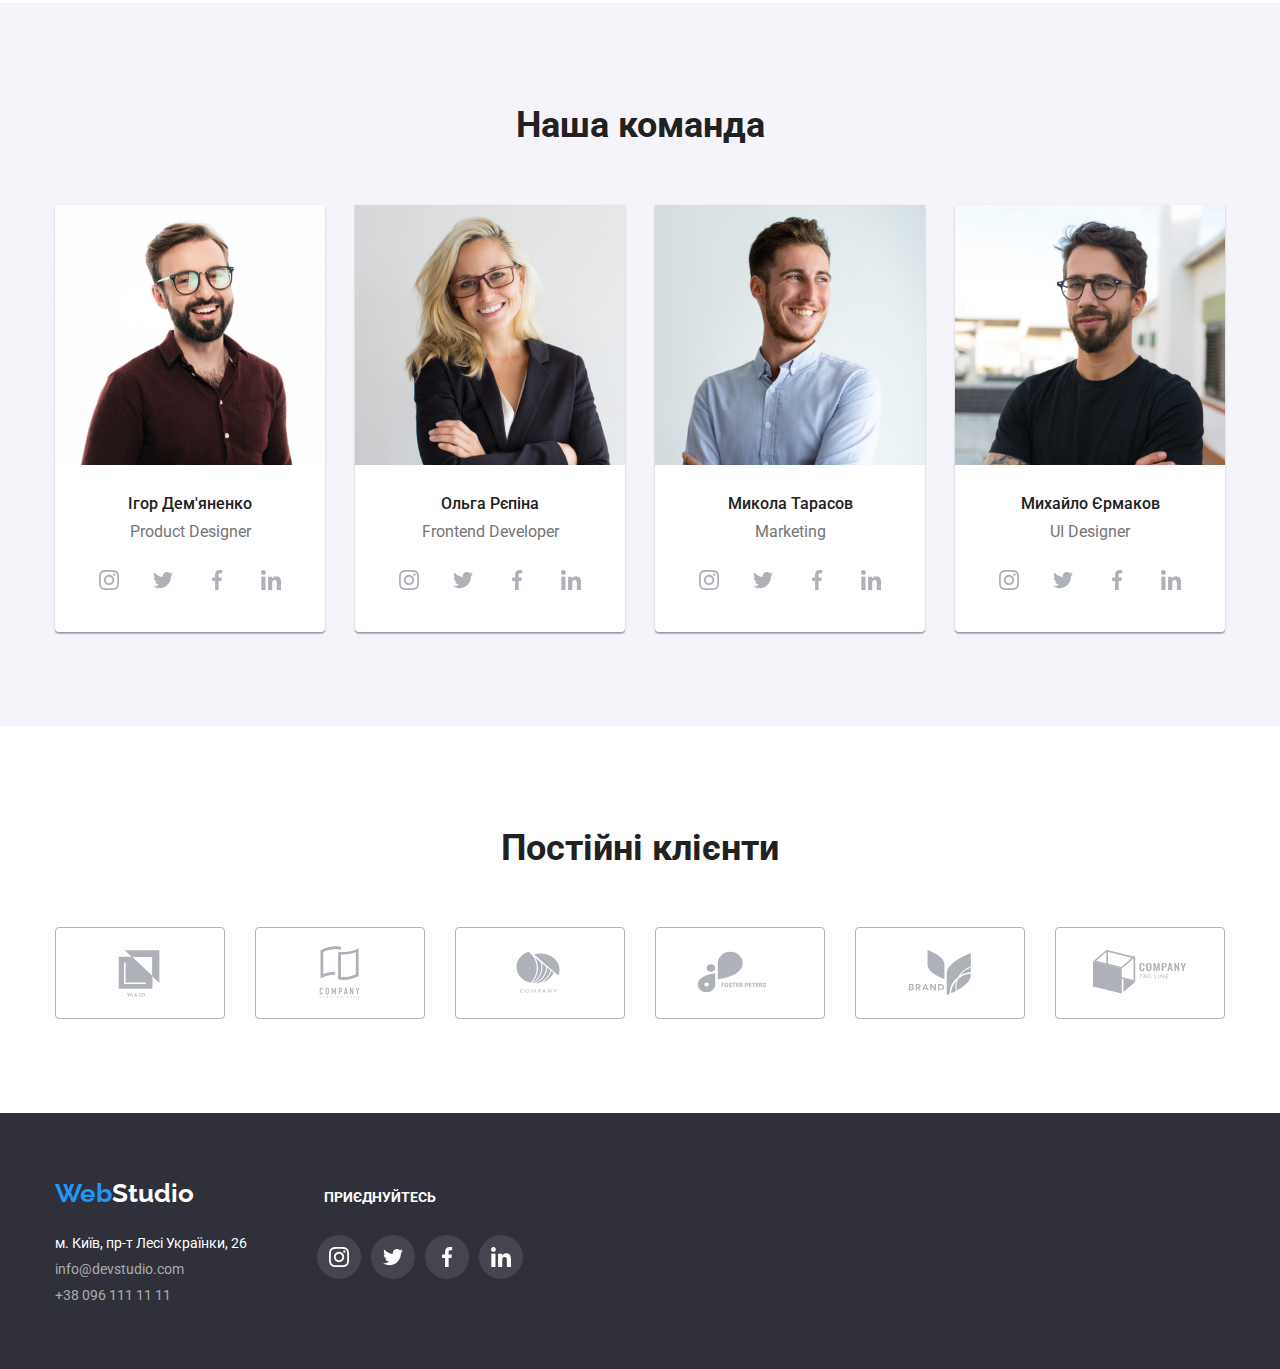
==== commit 46599fd7: "фікс 2" ====
--- a/index.html
+++ b/index.html
@@ -51,7 +51,7 @@
             <div class="box-svg">
               <a href="" class="box-link">
                 <svg class="box-icon" width="70" height="70">
-                  <use href="./images/icons-section1.svg#icon-Group"></use>
+                  <use href="./images/icons-specials.svg#icon-Group"></use>
                 </svg>
               </a>
             </div>
@@ -65,7 +65,7 @@
             <div class="box-svg">
               <a href="" class="box-link">
                 <svg class="box-icon" width="70" height="70">
-                  <use href="./images/icons-section1.svg#icon-clock"></use>
+                  <use href="./images/icons-specials.svg#icon-clock"></use>
                 </svg>
               </a>
             </div>
@@ -79,7 +79,7 @@
             <div class="box-svg">
               <a href="" class="box-link">
                 <svg class="box-icon" width="70" height="70">
-                  <use href="./images/icons-section1.svg#icon-diagram"></use>
+                  <use href="./images/icons-specials.svg#icon-diagram"></use>
                 </svg>
               </a>
             </div>
@@ -92,7 +92,7 @@
             <div class="box-svg">
               <a href="" class="box-link">
                 <svg class="box-icon" width="70" height="70">
-                  <use href="./images/icons-section1.svg#icon-astronaut"></use>
+                  <use href="./images/icons-specials.svg#icon-astronaut"></use>
                 </svg>
               </a>
             </div>
@@ -227,22 +227,22 @@
         <h1 class="section-title clients-title">Постійні клієнти</h1>
         <ul class="clients-list">
           <li class="clients-item"><a href="" class="clients-link"><svg class="clients-icons" width="106" height="60">
-                <use href="./images/icons-clients.svg#icon-Logo-1"></use>
-              </svg></a></li>
-          <li class="clients-item"><a href="" class="clients-link"><svg class="clients-icons" width="106" height="60">
-                <use href="./images/icons-clients.svg#icon-Logo-2"></use>
-              </svg></a></li>
-          <li class="clients-item"><a href="" class="clients-link"><svg class="clients-icons" width="106" height="60">
-                <use href="./images/icons-clients.svg#icon-Logo-3"></use>
-              </svg></a></li>
-          <li class="clients-item"><a href="" class="clients-link"><svg class="clients-icons" width="106" height="60">
-                <use href="./images/icons-clients.svg#icon-Logo-4"></use>
-              </svg></a></li>
-          <li class="clients-item"><a href="" class="clients-link"><svg class="clients-icons" width="106" height="60">
-                <use href="./images/icons-clients.svg#icon-Logo-5"></use>
-              </svg></a></li>
-          <li class="clients-item"><a href="" class="clients-link"><svg class="clients-icons" width="106" height="60">
-                <use href="./images/icons-clients.svg#icon-Logo-6"></use>
+                <use href="./images/icons-client.svg#icon-Logo-1"></use>
+              </svg></a></li>
+          <li class="clients-item"><a href="" class="clients-link"><svg class="clients-icons" width="106" height="60">
+                <use href="./images/icons-client.svg#icon-Logo-2"></use>
+              </svg></a></li>
+          <li class="clients-item"><a href="" class="clients-link"><svg class="clients-icons" width="106" height="60">
+                <use href="./images/icons-client.svg#icon-Logo-3"></use>
+              </svg></a></li>
+          <li class="clients-item"><a href="" class="clients-link"><svg class="clients-icons" width="106" height="60">
+                <use href="./images/icons-client.svg#icon-Logo-4"></use>
+              </svg></a></li>
+          <li class="clients-item"><a href="" class="clients-link"><svg class="clients-icons" width="106" height="60">
+                <use href="./images/icons-client.svg#icon-Logo-5"></use>
+              </svg></a></li>
+          <li class="clients-item"><a href="" class="clients-link"><svg class="clients-icons" width="106" height="60">
+                <use href="./images/icons-client.svg#icon-Logo-6"></use>
               </svg></a></li>
         </ul>
 
--- a/css/styles.css
+++ b/css/styles.css
@@ -456,7 +456,7 @@
   color: #757575;
 }
 
-/* clients-section */
+/* clients-section ()*/
 .clients {
   padding-top: 94px;
   padding-bottom: 94px;
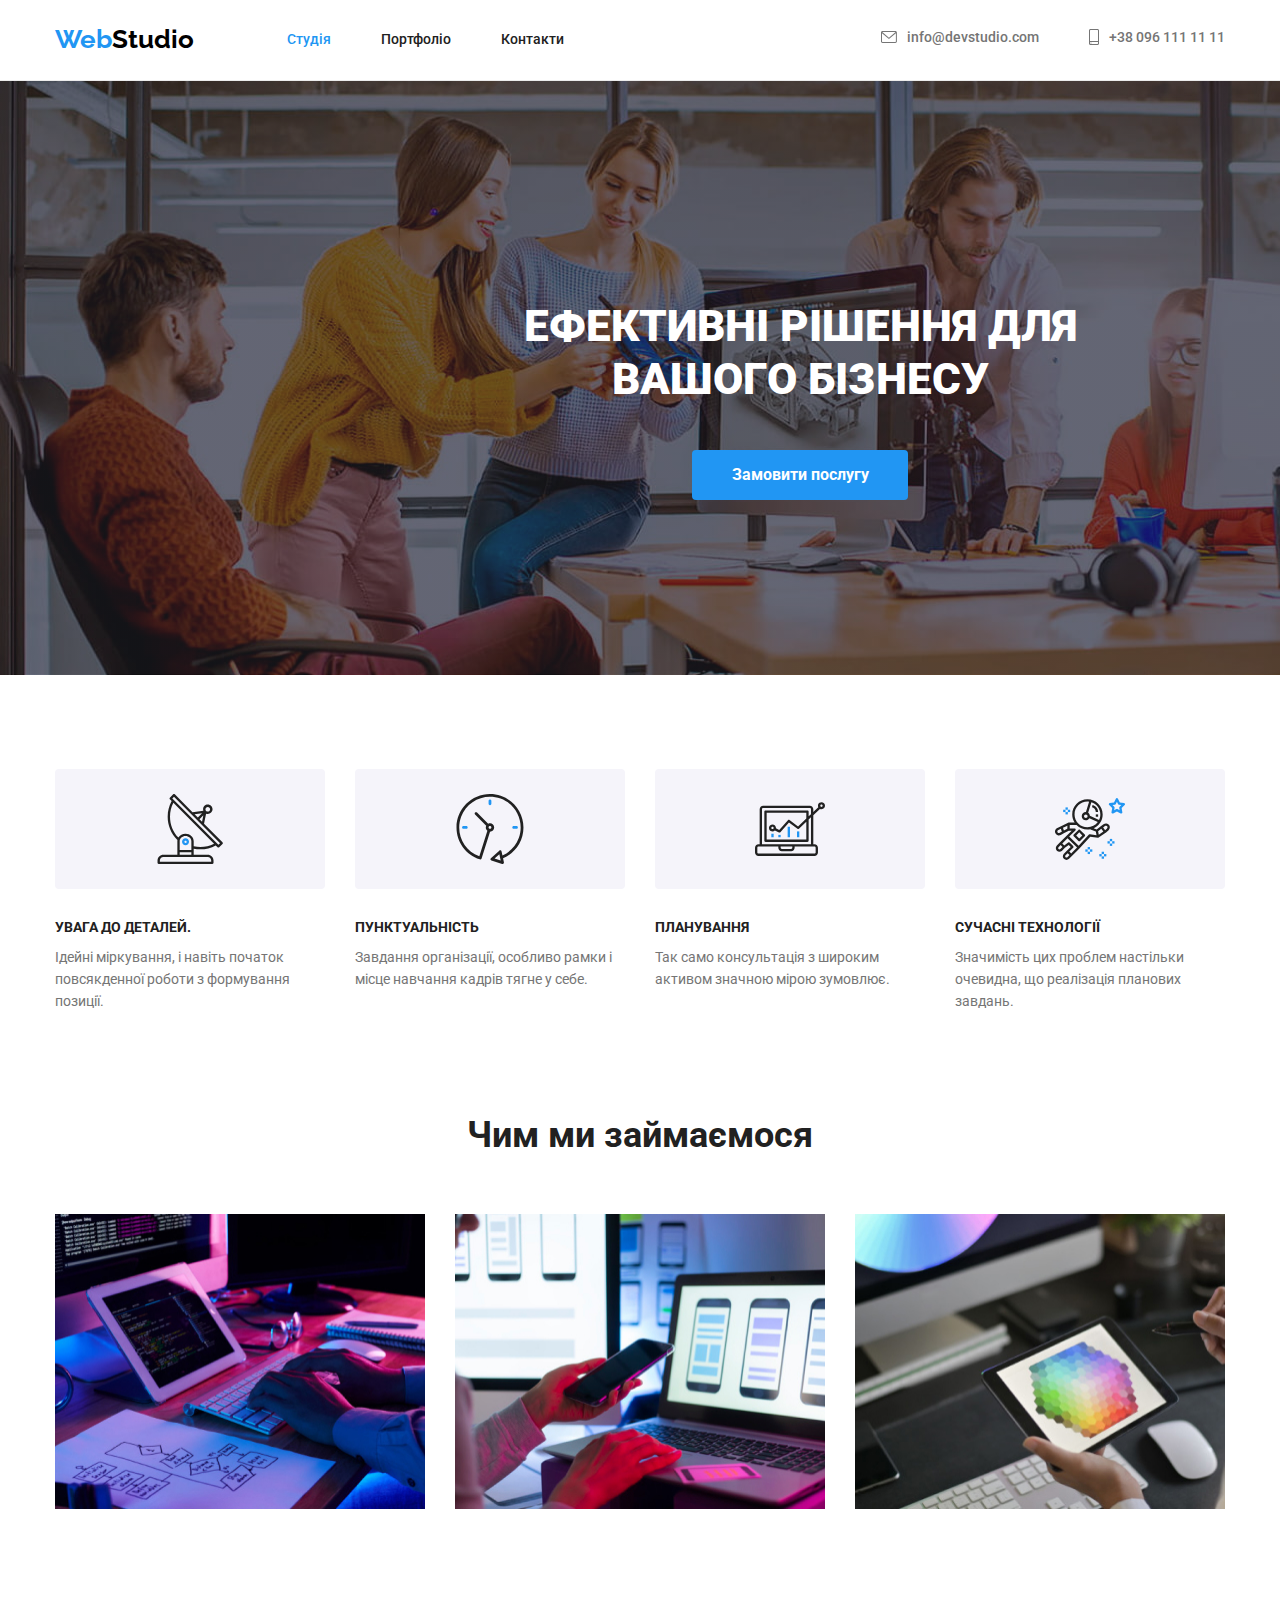
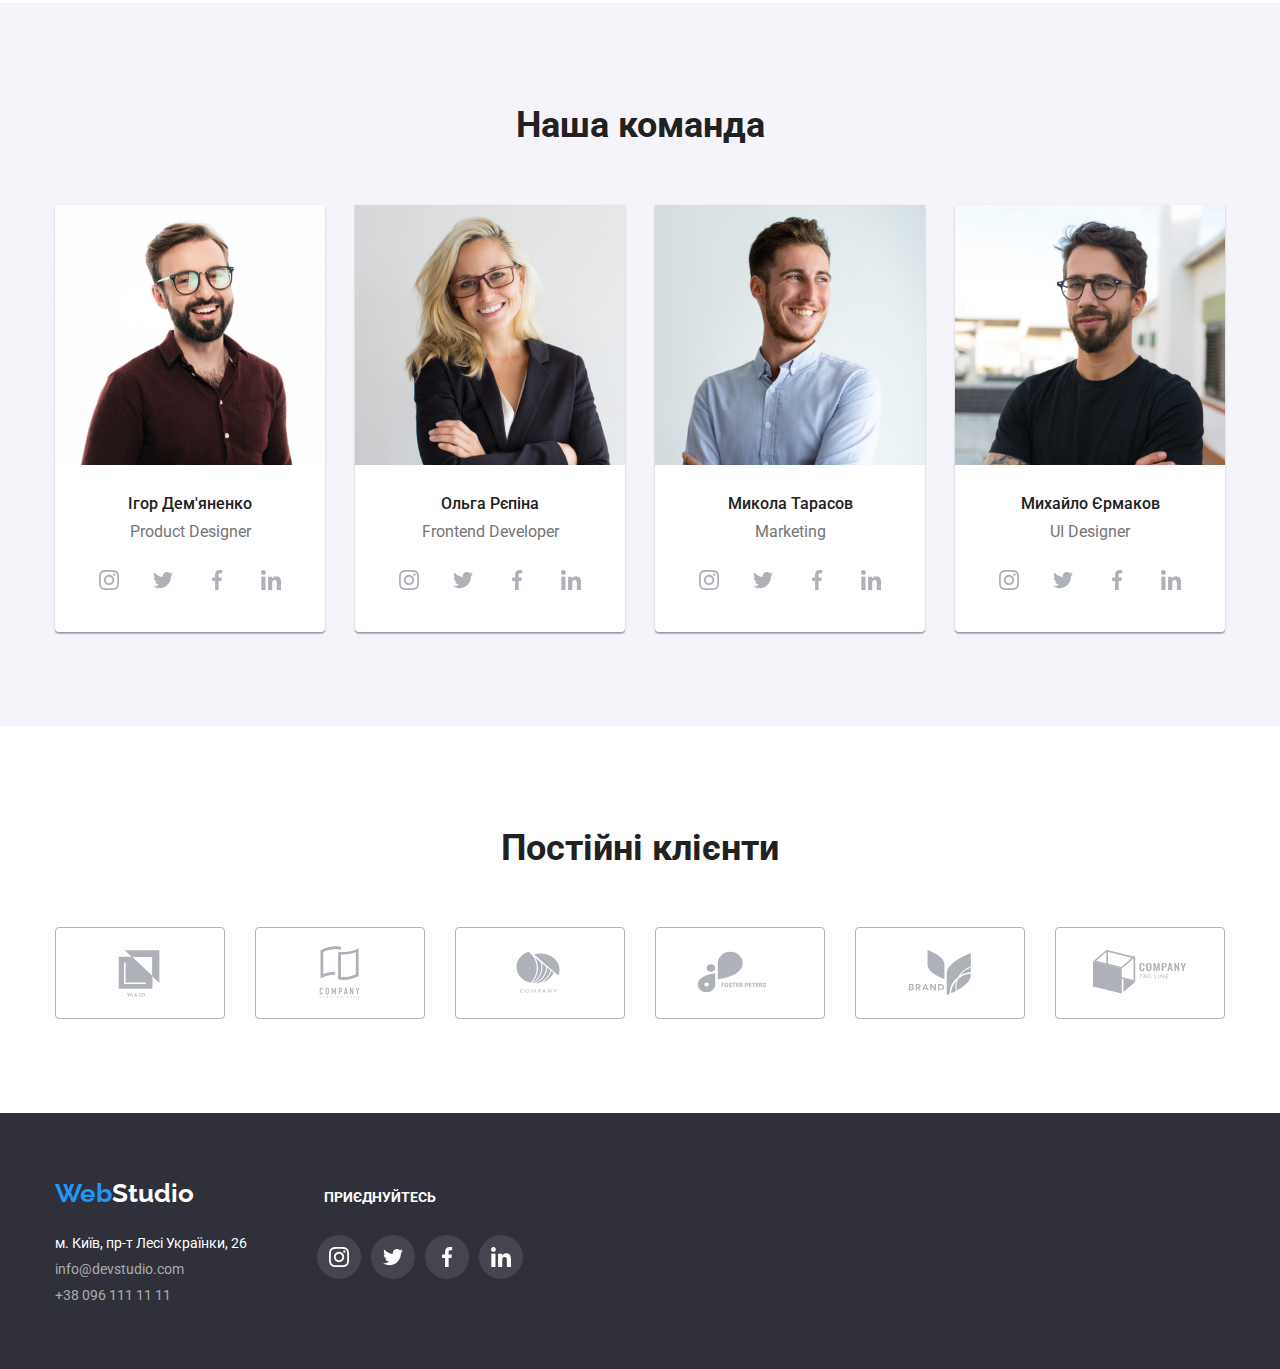
==== commit 728788a3: "Центрування іконок" ====
--- a/index.html
+++ b/index.html
@@ -24,30 +24,48 @@
         </ul>
       </nav>
       <ul class="connection-nav list">
-        <li class="mailtel-item"><a href="mailto:info@devstudio.com" class="svg-header"><svg class="header-icon"
+        <!-- <li class="mailtel-item"><a href="mailto:info@devstudio.com" class="svg-header"><svg class="header-icon"
               width="16" height="12">
-              <use href="./images/icons-mailtel.svg#icon-envelope"></use>
+              <use href="./images/icons-mailtel.svg#icon-envelope" class="use"></use>
             </svg>info@devstudio.com</a></li>
         <li class="mailtel-item"><a href="tel:+380961111111" class="svg-header"><svg class="header-icon" width="10"
               height="16">
               <use href="./images/icons-mailtel.svg#icon-smartphone"></use>
-            </svg>+38 096 111 11 11</a></li>
+            </svg>+38 096 111 11 11</a></li> -->
+        <li class="mailtel-item"> 
+          <div class="center">
+          <svg class="header-icon" width="16" height="12"  >
+          <use href="./images/icons-mailtel.svg#icon-envelope"></use>
+          </svg>
+          </div>
+          <a href="mailto:info@devstudio.com" class="svg-header">info@devstudio.com</a>
+        </li>
+
+        <li class="mailtel-item">
+          <div class="center">
+          <svg class="header-icon" width="10" height="16">
+          <use href="./images/icons-mailtel.svg#icon-smartphone" class="svg-header"></use>
+          </svg>
+          </div>
+          <a href="tel:+380961111111" >+38 096 111 11 11</a></li>
       </ul>
     </div>
   </header>
   <main>
-    <section class="hero">
-      <h1 class="hero-title">
-        <pre class="no-style"> Ефективні рішення для 
+    <div class="hero-limitation">
+      <section class="hero">
+        <h1 class="hero-title">
+          <pre class="no-style"> Ефективні рішення для 
 вашого бізнесу</pre>
-      </h1>
-      <button type="button" class="button">Замовити послугу</button>
-    </section>
+        </h1>
+        <button type="button" class="button">Замовити послугу</button>
+      </section>
+    </div>
     <section class="section first">
       <div class="container">
         <h2 class="visually-hidden">Особливості</h2>
         <ul class="list-one">
-          <li>
+          <li class="column">
             <div class="box-svg">
               <a href="" class="box-link">
                 <svg class="box-icon" width="70" height="70">
@@ -61,7 +79,7 @@
               формування позиції.
             </p>
           </li>
-          <li>
+          <li class="column">
             <div class="box-svg">
               <a href="" class="box-link">
                 <svg class="box-icon" width="70" height="70">
@@ -75,7 +93,7 @@
               тягне у себе.
             </p>
           </li>
-          <li>
+          <li class="column">
             <div class="box-svg">
               <a href="" class="box-link">
                 <svg class="box-icon" width="70" height="70">
@@ -88,7 +106,7 @@
               Так само консультація з широким активом значною мірою зумовлює.
             </p>
           </li>
-          <li>
+          <li class="column">
             <div class="box-svg">
               <a href="" class="box-link">
                 <svg class="box-icon" width="70" height="70">
@@ -224,7 +242,7 @@
     </section>
     <section class="clients">
       <div class="container">
-        <h1 class="section-title clients-title">Постійні клієнти</h1>
+        <h2 class="section-title clients-title">Постійні клієнти</h2>
         <ul class="clients-list">
           <li class="clients-item"><a href="" class="clients-link"><svg class="clients-icons" width="106" height="60">
                 <use href="./images/icons-client.svg#icon-Logo-1"></use>
--- a/css/styles.css
+++ b/css/styles.css
@@ -46,13 +46,28 @@
   padding-bottom: 25px;
 }
 
-.svg-header:hover .header-icon {
-  fill: #2196f3;
-}
+/* .svg-header:hover .header-icon {
+ color: #2196f3;
+} */
 
 .header-icon {
-  fill: #757575;
+  fill:currentColor;
   margin-right: 10px;
+}
+
+.mailtel-item {
+  display: flex;
+}
+
+
+.mailtel-item:hover, 
+.mailtel-item a:hover {
+  color: #2196f3;
+}
+
+.mailtel-item:focus,
+.mailtel-item a:focus {
+  color: #2196f3;
 }
 
 /* logo */
@@ -136,20 +151,10 @@
   line-height: 1.2;
 }
 
-.connection-nav a:hover,
-.connection-nav a:focus {
-  color: var(--secondary-color);
-}
-
-.connection-nav:hover,
-.connection-nav:focus {
-  color: var(--secondary-color);
-}
 
 /* hero */
 
 .hero {
-  background-color: #2f303a;
   text-align: center;
   padding-top: 175px;
   padding-bottom: 175px;
@@ -160,6 +165,7 @@
     url(../images/hero-bg.jpg);
   background-repeat: no-repeat;
   background-position: center;
+  
 }
 
 .hero-title {
@@ -184,10 +190,8 @@
 .box-svg {
   width: 270px;
   height: 120px;
-  margin-bottom: 30px;
   background: #f5f4fa;
   border-radius: 4px;
-  margin-right: 30px;
 }
 
 .box-svg:last-child {
@@ -337,13 +341,13 @@
   font-size: 14px;
   line-height: 1.2;
   text-transform: uppercase;
-  margin-top: 0;
+  margin-top: 30px;
   margin-bottom: 10px;
 }
 
 .section-minititle-phar {
   margin: 0;
-  margin-right: 30px;
+  width: 270px;
   font-family: "Roboto";
   font-weight: 400;
   font-size: 14px;
@@ -352,7 +356,6 @@
 }
 
 .section-minititle-phar-last {
-  margin-right: 0px;
   font-family: "Roboto";
   font-weight: 400;
   font-size: 14px;
@@ -360,6 +363,7 @@
   color: #757575;
   width: 270px;
 }
+
 
 .works {
   margin-bottom: 50px;
@@ -420,6 +424,7 @@
 
 .social-icon {
   fill: #afb1b8;
+ 
 }
 
 .svg-logo:hover .social-icon {
@@ -603,6 +608,12 @@
   padding-right: 15px;
 }
 
+.hero-limitation {
+  margin-left: auto;
+  margin-right: auto;
+  width: 1600px;
+}
+
 /* бекграунд #FFFFFF */
 /* колір 1 секції з заголовком #2F303A */
 /* колір секції наша команда #F5F4FA */
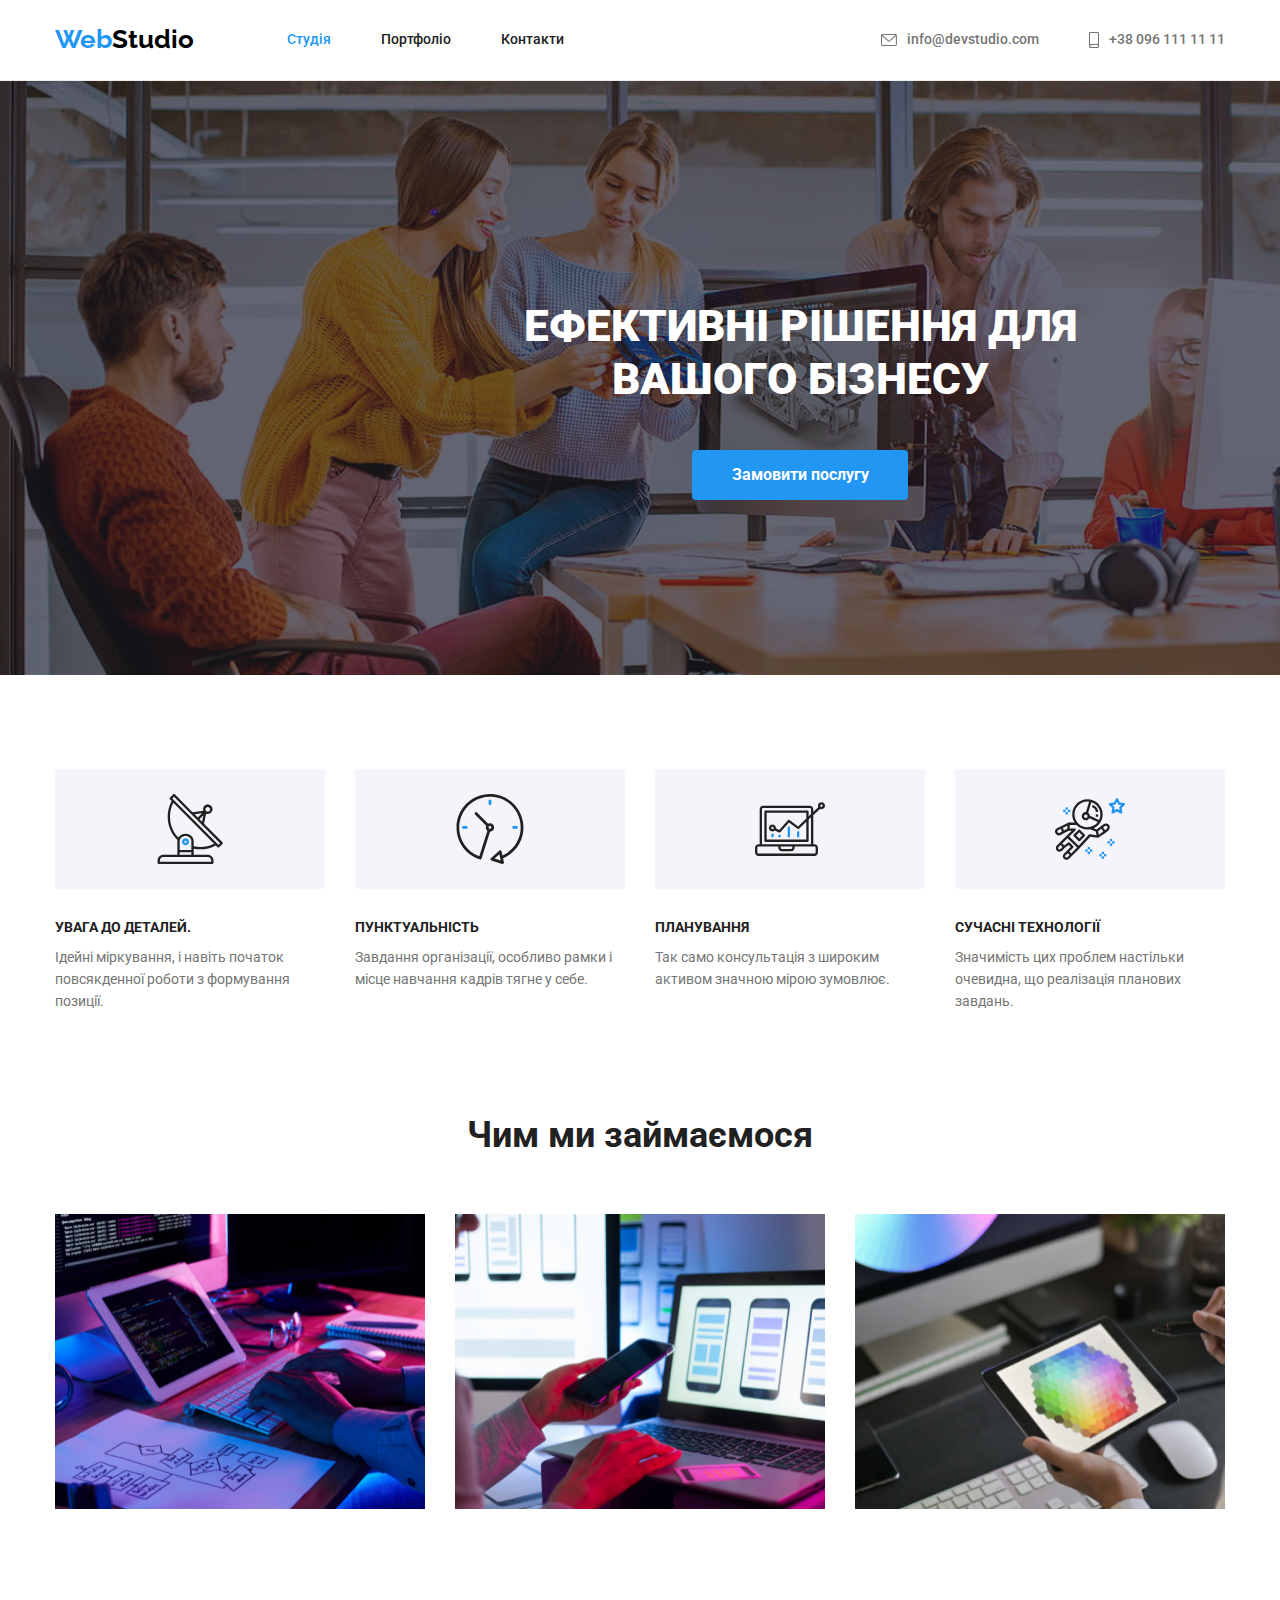
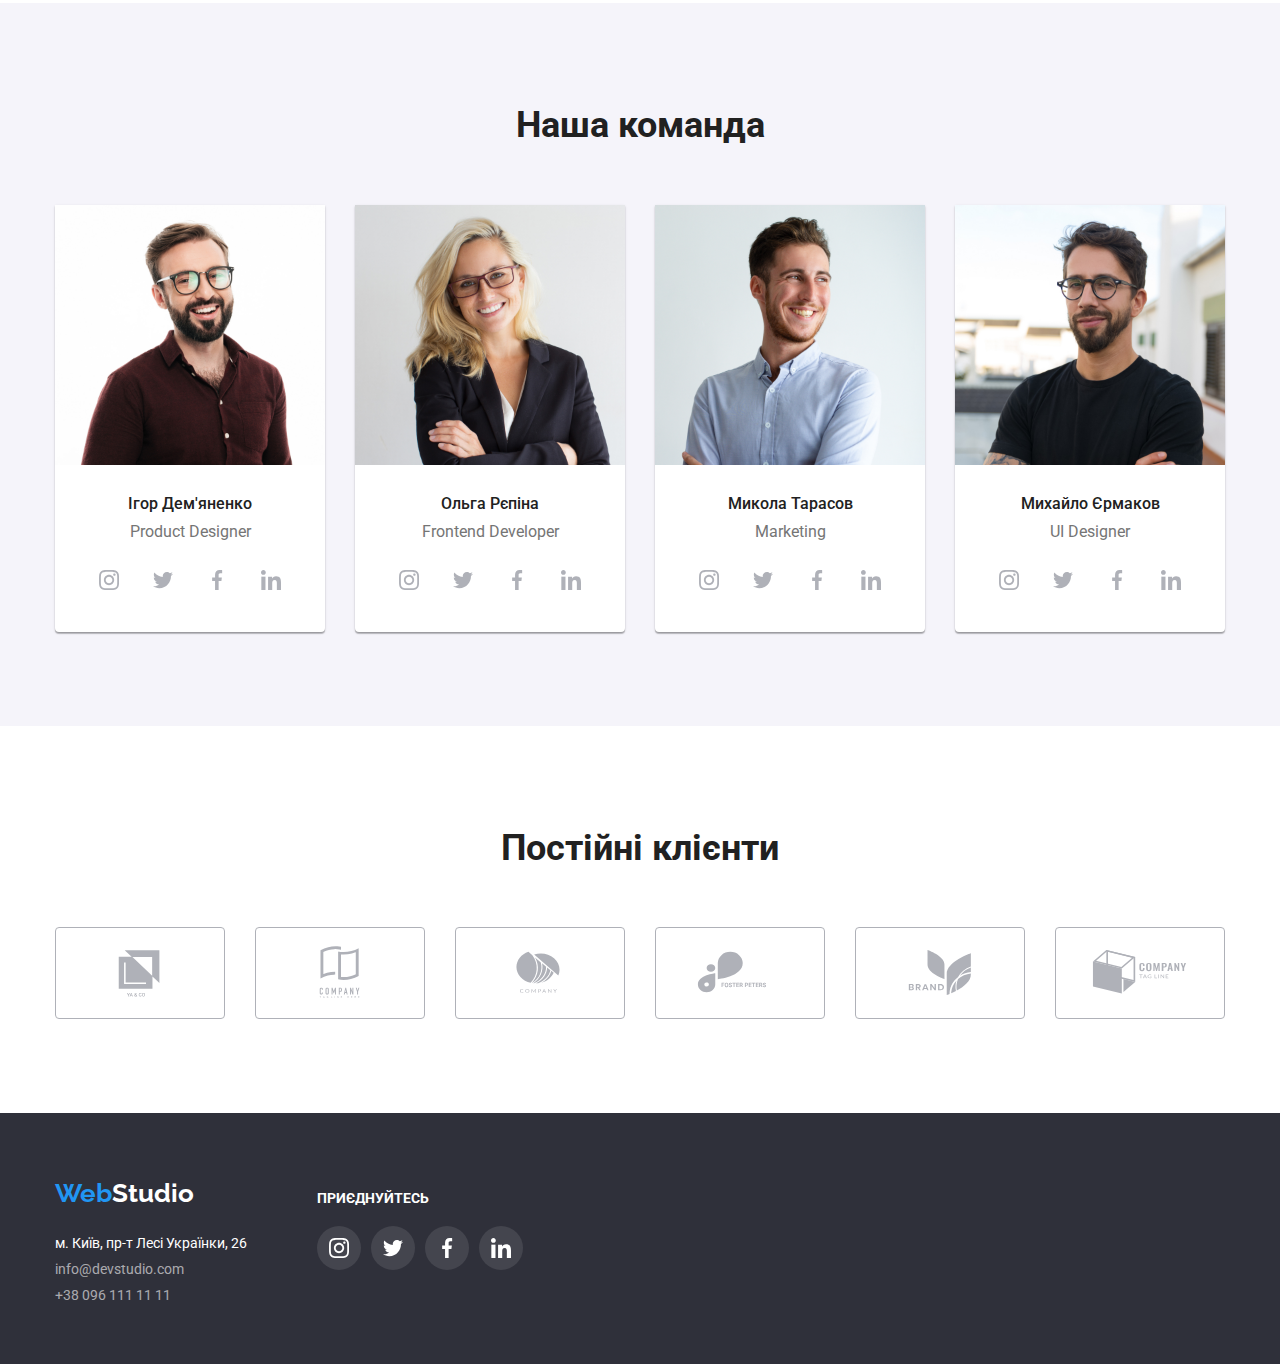
==== commit 42d28938: "фікси" ====
--- a/index.html
+++ b/index.html
@@ -6,7 +6,7 @@
   <meta http-equiv="X-UA-Compatible" content="IE=edge" />
   <meta name="viewport" content="width=device-width, initial-scale=1.0" />
   <title>Студія</title>
-  <link rel="stylesheet" href="https://cdnjs.cloudflare.com/ajax/libs/modern-normalize/1.1.0/modern-normalize.css">
+  <link rel="stylesheet" href="https://cdnjs.cloudflare.com/ajax/libs/modern-normalize/1.1.0/modern-normalize.css" />
   <link href="https://fonts.googleapis.com/css2?family=Raleway:wght@700&family=Roboto:wght@400;500;700;900&display=swap"
     rel="stylesheet" />
   <link rel="stylesheet" href="./css/styles.css" />
@@ -24,30 +24,16 @@
         </ul>
       </nav>
       <ul class="connection-nav list">
-        <!-- <li class="mailtel-item"><a href="mailto:info@devstudio.com" class="svg-header"><svg class="header-icon"
-              width="16" height="12">
+        <li class="mailtel-item">
+          <a href="mailto:info@devstudio.com" class="svg-header"><svg class="header-icon" width="16" height="12">
               <use href="./images/icons-mailtel.svg#icon-envelope" class="use"></use>
-            </svg>info@devstudio.com</a></li>
-        <li class="mailtel-item"><a href="tel:+380961111111" class="svg-header"><svg class="header-icon" width="10"
-              height="16">
+            </svg>info@devstudio.com</a>
+        </li>
+        <li class="mailtel-item">
+          <a href="tel:+380961111111" class="svg-header"><svg class="header-icon" width="10" height="16">
               <use href="./images/icons-mailtel.svg#icon-smartphone"></use>
-            </svg>+38 096 111 11 11</a></li> -->
-        <li class="mailtel-item"> 
-          <div class="center">
-          <svg class="header-icon" width="16" height="12"  >
-          <use href="./images/icons-mailtel.svg#icon-envelope"></use>
-          </svg>
-          </div>
-          <a href="mailto:info@devstudio.com" class="svg-header">info@devstudio.com</a>
+            </svg>+38 096 111 11 11</a>
         </li>
-
-        <li class="mailtel-item">
-          <div class="center">
-          <svg class="header-icon" width="10" height="16">
-          <use href="./images/icons-mailtel.svg#icon-smartphone" class="svg-header"></use>
-          </svg>
-          </div>
-          <a href="tel:+380961111111" >+38 096 111 11 11</a></li>
       </ul>
     </div>
   </header>
@@ -55,7 +41,8 @@
     <div class="hero-limitation">
       <section class="hero">
         <h1 class="hero-title">
-          <pre class="no-style"> Ефективні рішення для 
+          <pre class="no-style">
+ Ефективні рішення для 
 вашого бізнесу</pre>
         </h1>
         <button type="button" class="button">Замовити послугу</button>
@@ -152,20 +139,31 @@
             <p class="position">Product Designer</p>
             <!-- іконки -->
             <ul class="icons">
-              <li class="social-item"><a href="" class="svg-logo">
+              <li class="social-item">
+                <a href="" class="svg-logo">
                   <svg class="social-icon" width="20" height="20">
                     <use href="./images/icons.svg#icon-instagram"></use>
                   </svg>
-                </a></li>
-              <li class="social-item"><a href="" class="svg-logo"><svg class="social-icon" width="20" height="20">
+                </a>
+              </li>
+              <li class="social-item">
+                <a href="" class="svg-logo"><svg class="social-icon" width="20" height="20">
                     <use href="./images/icons.svg#icon-twitter"></use>
-                  </svg></a></li>
-              <li class="social-item"><a href="" class="svg-logo"><svg class="social-icon" width="20" height="20">
+                  </svg>
+                </a>
+              </li>
+              <li class="social-item">
+                <a href="" class="svg-logo"><svg class="social-icon" width="20" height="20">
                     <use href="./images/icons.svg#icon-facebook"></use>
-                  </svg></a></li>
-              <li class="social-item"><a href="" class="svg-logo"><svg class="social-icon" width="20" height="20">
+                  </svg>
+                </a>
+              </li>
+              <li class="social-item">
+                <a href="" class="svg-logo"><svg class="social-icon" width="20" height="20">
                     <use href="./images/icons.svg#icon-linkedin"></use>
-                  </svg></a></li>
+                  </svg>
+                </a>
+              </li>
             </ul>
           </li>
 
@@ -175,20 +173,31 @@
             <p class="name">Ольга Рєпіна</p>
             <p class="position">Frontend Developer</p>
             <ul class="icons">
-              <li class="social-item"><a href="" class="svg-logo">
+              <li class="social-item">
+                <a href="" class="svg-logo">
                   <svg class="social-icon" width="20" height="20">
                     <use href="./images/icons.svg#icon-instagram"></use>
                   </svg>
-                </a></li>
-              <li class="social-item"><a href="" class="svg-logo"><svg class="social-icon" width="20" height="20">
+                </a>
+              </li>
+              <li class="social-item">
+                <a href="" class="svg-logo"><svg class="social-icon" width="20" height="20">
                     <use href="./images/icons.svg#icon-twitter"></use>
-                  </svg></a></li>
-              <li class="social-item"><a href="" class="svg-logo"><svg class="social-icon" width="20" height="20">
+                  </svg>
+                </a>
+              </li>
+              <li class="social-item">
+                <a href="" class="svg-logo"><svg class="social-icon" width="20" height="20">
                     <use href="./images/icons.svg#icon-facebook"></use>
-                  </svg></a></li>
-              <li class="social-item"><a href="" class="svg-logo"><svg class="social-icon" width="20" height="20">
+                  </svg>
+                </a>
+              </li>
+              <li class="social-item">
+                <a href="" class="svg-logo"><svg class="social-icon" width="20" height="20">
                     <use href="./images/icons.svg#icon-linkedin"></use>
-                  </svg></a></li>
+                  </svg>
+                </a>
+              </li>
             </ul>
           </li>
 
@@ -198,20 +207,31 @@
             <p class="name">Микола Тарасов</p>
             <p class="position">Marketing</p>
             <ul class="icons">
-              <li class="social-item"><a href="" class="svg-logo">
+              <li class="social-item">
+                <a href="" class="svg-logo">
                   <svg class="social-icon" width="20" height="20">
                     <use href="./images/icons.svg#icon-instagram"></use>
                   </svg>
-                </a></li>
-              <li class="social-item"><a href="" class="svg-logo"><svg class="social-icon" width="20" height="20">
+                </a>
+              </li>
+              <li class="social-item">
+                <a href="" class="svg-logo"><svg class="social-icon" width="20" height="20">
                     <use href="./images/icons.svg#icon-twitter"></use>
-                  </svg></a></li>
-              <li class="social-item"><a href="" class="svg-logo"><svg class="social-icon" width="20" height="20">
+                  </svg>
+                </a>
+              </li>
+              <li class="social-item">
+                <a href="" class="svg-logo"><svg class="social-icon" width="20" height="20">
                     <use href="./images/icons.svg#icon-facebook"></use>
-                  </svg></a></li>
-              <li class="social-item"><a href="" class="svg-logo"><svg class="social-icon" width="20" height="20">
+                  </svg>
+                </a>
+              </li>
+              <li class="social-item">
+                <a href="" class="svg-logo"><svg class="social-icon" width="20" height="20">
                     <use href="./images/icons.svg#icon-linkedin"></use>
-                  </svg></a></li>
+                  </svg>
+                </a>
+              </li>
             </ul>
           </li>
 
@@ -221,20 +241,31 @@
             <p class="name">Михайло Єрмаков</p>
             <p class="position">UI Designer</p>
             <ul class="icons">
-              <li class="social-item"><a href="" class="svg-logo">
+              <li class="social-item">
+                <a href="" class="svg-logo">
                   <svg class="social-icon" width="20" height="20">
                     <use href="./images/icons.svg#icon-instagram"></use>
                   </svg>
-                </a></li>
-              <li class="social-item"><a href="" class="svg-logo"><svg class="social-icon" width="20" height="20">
+                </a>
+              </li>
+              <li class="social-item">
+                <a href="" class="svg-logo"><svg class="social-icon" width="20" height="20">
                     <use href="./images/icons.svg#icon-twitter"></use>
-                  </svg></a></li>
-              <li class="social-item"><a href="" class="svg-logo"><svg class="social-icon" width="20" height="20">
+                  </svg>
+                </a>
+              </li>
+              <li class="social-item">
+                <a href="" class="svg-logo"><svg class="social-icon" width="20" height="20">
                     <use href="./images/icons.svg#icon-facebook"></use>
-                  </svg></a></li>
-              <li class="social-item"><a href="" class="svg-logo"><svg class="social-icon" width="20" height="20">
+                  </svg>
+                </a>
+              </li>
+              <li class="social-item">
+                <a href="" class="svg-logo"><svg class="social-icon" width="20" height="20">
                     <use href="./images/icons.svg#icon-linkedin"></use>
-                  </svg></a></li>
+                  </svg>
+                </a>
+              </li>
             </ul>
           </li>
         </ul>
@@ -244,41 +275,55 @@
       <div class="container">
         <h2 class="section-title clients-title">Постійні клієнти</h2>
         <ul class="clients-list">
-          <li class="clients-item"><a href="" class="clients-link"><svg class="clients-icons" width="106" height="60">
+          <li class="clients-item">
+            <a href="" class="clients-link"><svg class="clients-icons" width="106" height="60">
                 <use href="./images/icons-client.svg#icon-Logo-1"></use>
-              </svg></a></li>
-          <li class="clients-item"><a href="" class="clients-link"><svg class="clients-icons" width="106" height="60">
+              </svg>
+            </a>
+          </li>
+          <li class="clients-item">
+            <a href="" class="clients-link"><svg class="clients-icons" width="106" height="60">
                 <use href="./images/icons-client.svg#icon-Logo-2"></use>
-              </svg></a></li>
-          <li class="clients-item"><a href="" class="clients-link"><svg class="clients-icons" width="106" height="60">
+              </svg>
+            </a>
+          </li>
+          <li class="clients-item">
+            <a href="" class="clients-link"><svg class="clients-icons" width="106" height="60">
                 <use href="./images/icons-client.svg#icon-Logo-3"></use>
-              </svg></a></li>
-          <li class="clients-item"><a href="" class="clients-link"><svg class="clients-icons" width="106" height="60">
+              </svg>
+            </a>
+          </li>
+          <li class="clients-item">
+            <a href="" class="clients-link"><svg class="clients-icons" width="106" height="60">
                 <use href="./images/icons-client.svg#icon-Logo-4"></use>
-              </svg></a></li>
-          <li class="clients-item"><a href="" class="clients-link"><svg class="clients-icons" width="106" height="60">
+              </svg>
+            </a>
+          </li>
+          <li class="clients-item">
+            <a href="" class="clients-link"><svg class="clients-icons" width="106" height="60">
                 <use href="./images/icons-client.svg#icon-Logo-5"></use>
-              </svg></a></li>
-          <li class="clients-item"><a href="" class="clients-link"><svg class="clients-icons" width="106" height="60">
+              </svg>
+            </a>
+          </li>
+          <li class="clients-item">
+            <a href="" class="clients-link"><svg class="clients-icons" width="106" height="60">
                 <use href="./images/icons-client.svg#icon-Logo-6"></use>
-              </svg></a></li>
-        </ul>
-
+              </svg>
+            </a>
+          </li>
+        </ul>
       </div>
     </section>
   </main>
   <footer class="footer">
-    <div class="container">
-      <div class="footer-head">
+    <div class="footer-container">
+      <div class="footer-info">
         <a href="/" class="logo-footer"><span class="logo-secondary">Web</span>Studio</a>
-        <p class="invite">ПРИЄДНУЙТЕСЬ</p>
-      </div>
-      <address>
-        <div class="footer-info">
+        <address>
           <ul class="list-adress">
             <li class="adress">
-              <a href="https://goo.gl/maps/jGjZNwz8jLK7Mw756"><span class="adress"> м. Київ, пр-т Лесі Українки,
-                  26</span></a>
+              <a href="https://goo.gl/maps/jGjZNwz8jLK7Mw756"><span class="adress">
+                  м. Київ, пр-т Лесі Українки, 26</span></a>
             </li>
             <li class="contacts">
               <a href="mailto:info@devstudio.com">
@@ -289,27 +334,38 @@
                 <span class="numbers">+38 096 111 11 11</span></a>
             </li>
           </ul>
-          <ul class="icons footer-icons">
-            <li class="social-item"><a href="" class="svg-logo svg-footer">
-                <svg class="social-icon footer-icon" width="20" height="20">
-                  <use href="./images/icons.svg#icon-instagram"></use>
-                </svg>
-              </a></li>
-            <li class="social-item"><a href="" class="svg-logo svg-footer"><svg class="social-icon footer-icon"
-                  width="20" height="20">
-                  <use href="./images/icons.svg#icon-twitter"></use>
-                </svg></a></li>
-            <li class="social-item"><a href="" class="svg-logo svg-footer"><svg class="social-icon footer-icon"
-                  width="20" height="20">
-                  <use href="./images/icons.svg#icon-facebook"></use>
-                </svg></a></li>
-            <li class="social-item"><a href="" class="svg-logo svg-footer"><svg class="social-icon footer-icon"
-                  width="20" height="20">
-                  <use href="./images/icons.svg#icon-linkedin"></use>
-                </svg></a></li>
-          </ul>
-        </div>
-        </addres>
+        </address>
+      </div>
+      <div class="footer-icon-list">
+        <p class="invite">ПРИЄДНУЙТЕСЬ</p>
+        <ul class="footer-icons">
+          <li class="social-item">
+            <a href="" class="svg-logo svg-footer">
+              <svg class="social-icon footer-icon" width="20" height="20">
+                <use href="./images/icons.svg#icon-instagram"></use>
+              </svg>
+            </a>
+          </li>
+          <li class="social-item">
+            <a href="" class="svg-logo svg-footer"><svg class="social-icon footer-icon" width="20" height="20">
+                <use href="./images/icons.svg#icon-twitter"></use>
+              </svg>
+            </a>
+          </li>
+          <li class="social-item">
+            <a href="" class="svg-logo svg-footer"><svg class="social-icon footer-icon" width="20" height="20">
+                <use href="./images/icons.svg#icon-facebook"></use>
+              </svg>
+            </a>
+          </li>
+          <li class="social-item">
+            <a href="" class="svg-logo svg-footer"><svg class="social-icon footer-icon" width="20" height="20">
+                <use href="./images/icons.svg#icon-linkedin"></use>
+              </svg>
+            </a>
+          </li>
+        </ul>
+      </div>
     </div>
   </footer>
 </body>
--- a/css/styles.css
+++ b/css/styles.css
@@ -46,12 +46,8 @@
   padding-bottom: 25px;
 }
 
-/* .svg-header:hover .header-icon {
- color: #2196f3;
-} */
-
 .header-icon {
-  fill:currentColor;
+  fill: currentColor;
   margin-right: 10px;
 }
 
@@ -59,16 +55,17 @@
   display: flex;
 }
 
-
-.mailtel-item:hover, 
-.mailtel-item a:hover {
+.svg-header {
+  display: flex;
+  align-items: center;
+}
+
+.svg-header:hover {
   color: #2196f3;
 }
 
-.mailtel-item:focus,
-.mailtel-item a:focus {
-  color: #2196f3;
-}
+
+
 
 /* logo */
 
@@ -101,6 +98,7 @@
 }
 
 /* site-nav */
+
 .link {
   font-weight: 500;
   font-size: 14px;
@@ -150,7 +148,6 @@
   font-size: 14px;
   line-height: 1.2;
 }
-
 
 /* hero */
 
@@ -165,7 +162,6 @@
     url(../images/hero-bg.jpg);
   background-repeat: no-repeat;
   background-position: center;
-  
 }
 
 .hero-title {
@@ -364,7 +360,6 @@
   width: 270px;
 }
 
-
 .works {
   margin-bottom: 50px;
 }
@@ -424,7 +419,6 @@
 
 .social-icon {
   fill: #afb1b8;
- 
 }
 
 .svg-logo:hover .social-icon {
@@ -462,6 +456,7 @@
 }
 
 /* clients-section ()*/
+
 .clients {
   padding-top: 94px;
   padding-bottom: 94px;
@@ -480,7 +475,6 @@
   margin-right: 30px;
 }
 
-
 .clients-link {
   width: 100%;
   height: 100%;
@@ -508,6 +502,7 @@
 }
 
 /* footer */
+
 .footer {
   background-color: #2f303a;
   padding-top: 60px;
@@ -521,6 +516,7 @@
   line-height: 1.6;
   color: var(--main-color);
   display: inline-block;
+  margin-bottom: 20px;
 }
 
 .logo-secondary {
@@ -563,18 +559,13 @@
   color: rgba(255, 255, 255, 0.6);
 }
 
-.footer-head {
-  display: flex;
-  display: inline-block;
-  margin-bottom: 20px;
-}
-
-.footer-info {
-  display: flex;
-}
-
 .footer-icon {
   fill: #ffffff;
+}
+
+.footer-icons {
+  display: flex;
+  list-style: none;
 }
 
 .svg-footer {
@@ -588,14 +579,13 @@
   text-transform: uppercase;
   color: #ffffff;
   display: inline-block;
-  margin-left: 126px;
-  margin-top: 15px;
   height: 16px;
-}
-
-.footer-icons {
-  margin-top: 0;
+  margin-bottom: 20px;
+}
+
+.footer-icon-list {
   margin-left: 70px;
+  padding-top: 16px;
 }
 
 /* Блоки */
@@ -608,6 +598,15 @@
   padding-right: 15px;
 }
 
+.footer-container {
+  margin-left: auto;
+  margin-right: auto;
+  width: 1200px;
+  padding-left: 15px;
+  padding-right: 15px;
+  display: flex;
+}
+
 .hero-limitation {
   margin-left: auto;
   margin-right: auto;
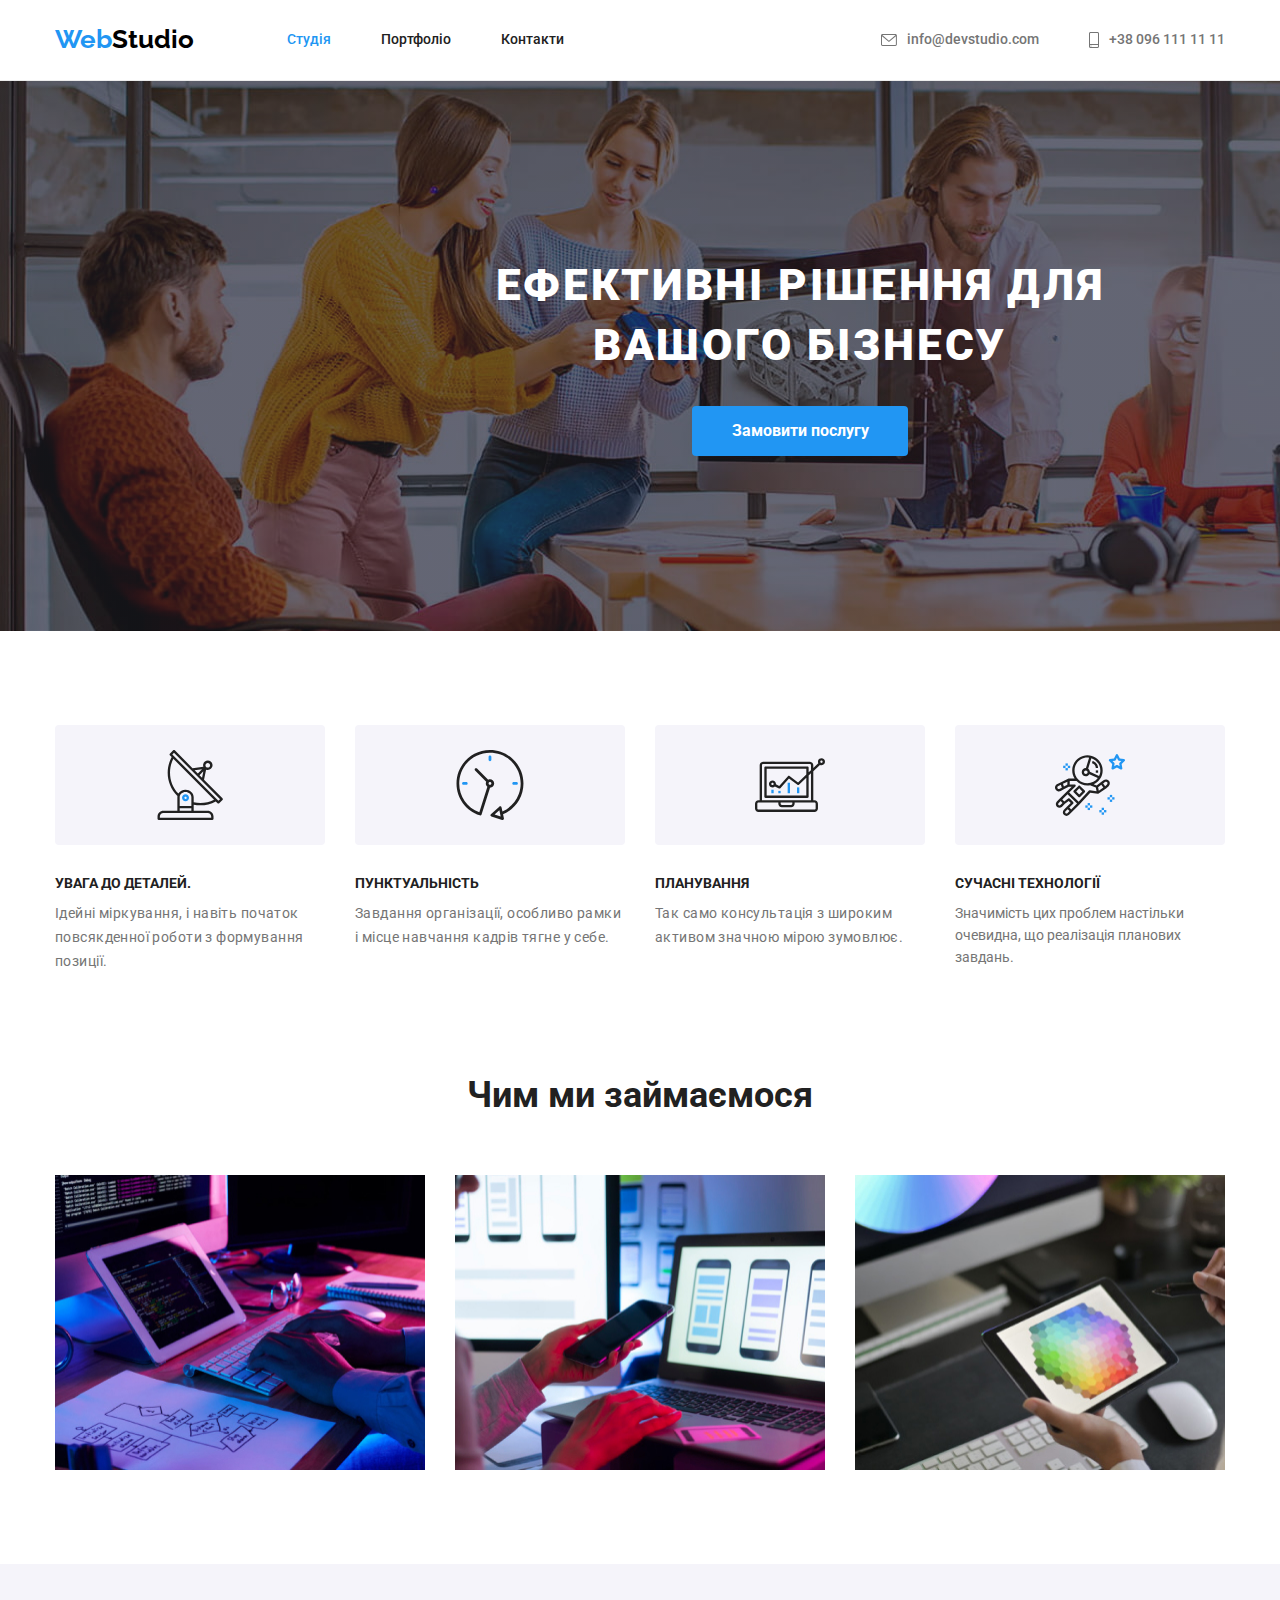
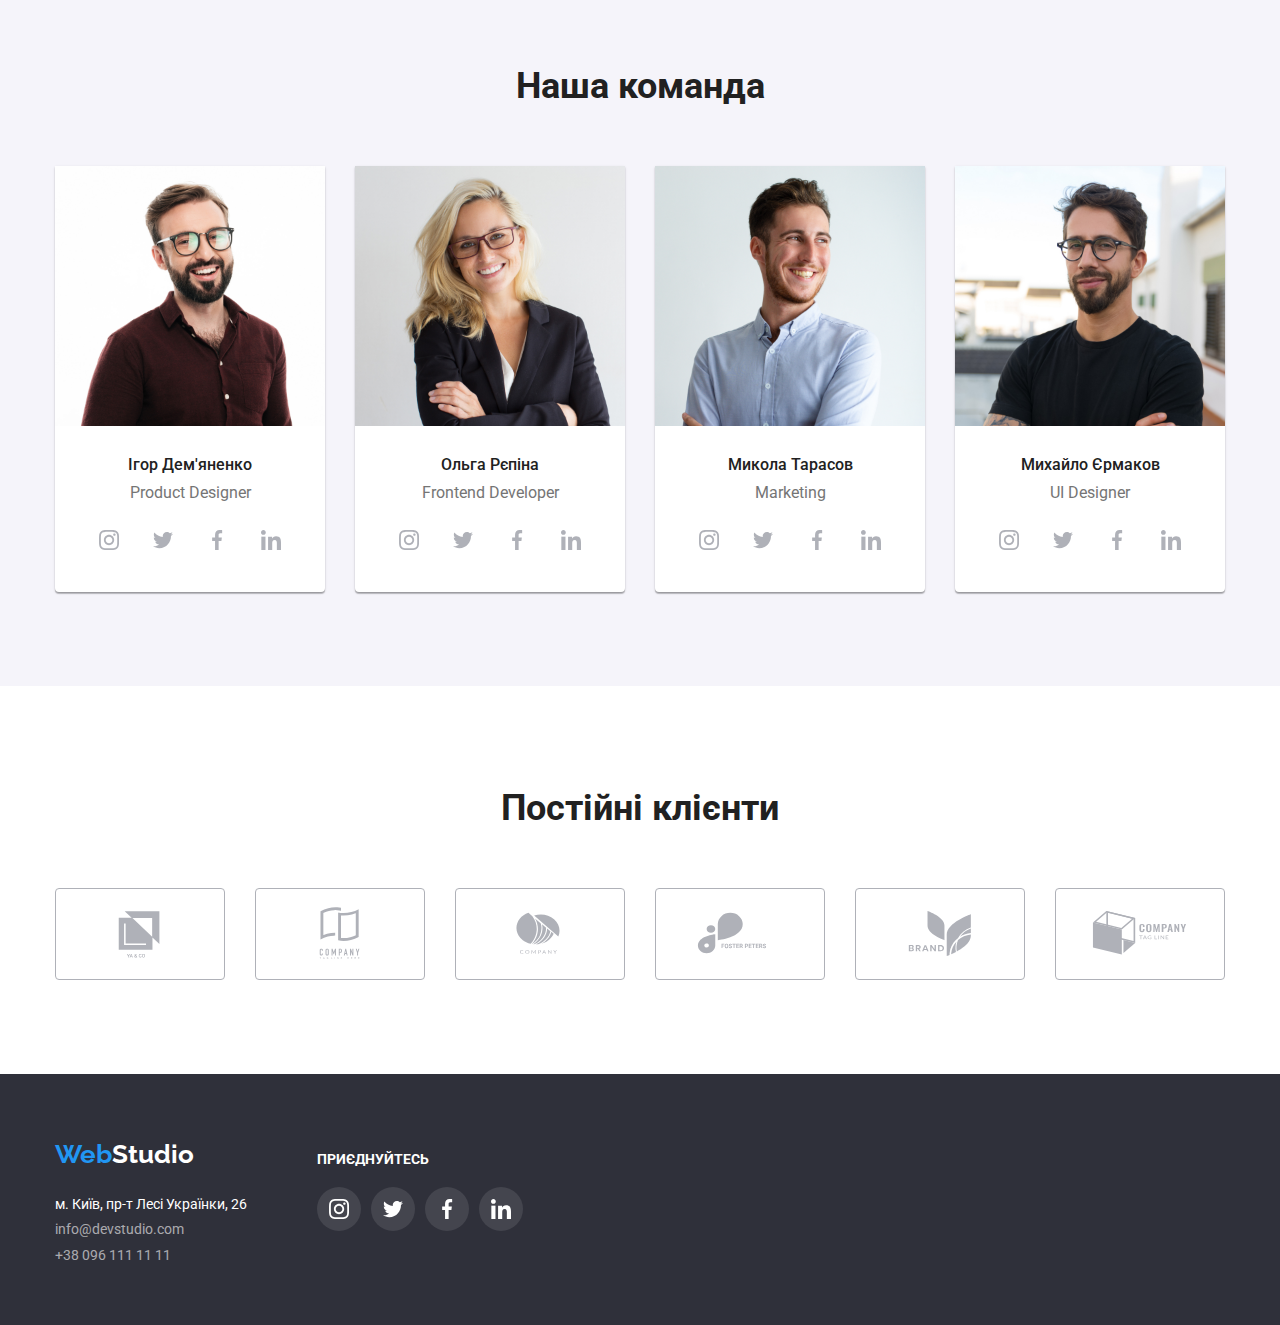
==== commit 0fbb2924: "Правки" ====
--- a/index.html
+++ b/index.html
@@ -40,11 +40,7 @@
   <main>
     <div class="hero-limitation">
       <section class="hero">
-        <h1 class="hero-title">
-          <pre class="no-style">
- Ефективні рішення для 
-вашого бізнесу</pre>
-        </h1>
+        <h1 class="hero-title"><div>Ефективні рішення для</div><div>вашого бізнесу</div></h1>
         <button type="button" class="button">Замовити послугу</button>
       </section>
     </div>
@@ -54,11 +50,9 @@
         <ul class="list-one">
           <li class="column">
             <div class="box-svg">
-              <a href="" class="box-link">
                 <svg class="box-icon" width="70" height="70">
                   <use href="./images/icons-specials.svg#icon-Group"></use>
                 </svg>
-              </a>
             </div>
             <h3 class="section-minititle">УВАГА ДО ДЕТАЛЕЙ.</h3>
             <p class="section-minititle-phar">
@@ -68,11 +62,9 @@
           </li>
           <li class="column">
             <div class="box-svg">
-              <a href="" class="box-link">
                 <svg class="box-icon" width="70" height="70">
                   <use href="./images/icons-specials.svg#icon-clock"></use>
                 </svg>
-              </a>
             </div>
             <h3 class="section-minititle">ПУНКТУАЛЬНІСТЬ</h3>
             <p class="section-minititle-phar">
@@ -82,11 +74,9 @@
           </li>
           <li class="column">
             <div class="box-svg">
-              <a href="" class="box-link">
                 <svg class="box-icon" width="70" height="70">
                   <use href="./images/icons-specials.svg#icon-diagram"></use>
                 </svg>
-              </a>
             </div>
             <h3 class="section-minititle">ПЛАНУВАННЯ</h3>
             <p class="section-minititle-phar">
@@ -95,11 +85,9 @@
           </li>
           <li class="column">
             <div class="box-svg">
-              <a href="" class="box-link">
                 <svg class="box-icon" width="70" height="70">
                   <use href="./images/icons-specials.svg#icon-astronaut"></use>
                 </svg>
-              </a>
             </div>
             <h3 class="section-minititle">СУЧАСНІ ТЕХНОЛОГІЇ</h3>
             <p class="section-minititle-phar-last">
--- a/css/styles.css
+++ b/css/styles.css
@@ -168,9 +168,11 @@
   color: var(--main-color);
   font-weight: 900;
   font-size: 44px;
-  line-height: 1.2;
+  line-height: 136%;
   text-transform: uppercase;
   margin-bottom: 30px;
+  letter-spacing: 0.06em;
+  text-align: center;
 }
 
 pre {
@@ -188,20 +190,23 @@
   height: 120px;
   background: #f5f4fa;
   border-radius: 4px;
+  display: flex;
+  justify-content: center;
+  align-items: center;
 }
 
 .box-svg:last-child {
   margin-right: 0;
 }
 
-.box-link {
+/* .box-link {
   width: 100%;
   height: 100%;
   display: flex;
   align-items: center;
   justify-content: center;
   border-radius: 50%;
-}
+} */
 
 .test {
   display: inline-block;
@@ -347,8 +352,9 @@
   font-family: "Roboto";
   font-weight: 400;
   font-size: 14px;
-  line-height: 1.6;
+  line-height: 171%;
   color: #757575;
+  letter-spacing: 0.03em;
 }
 
 .section-minititle-phar-last {
